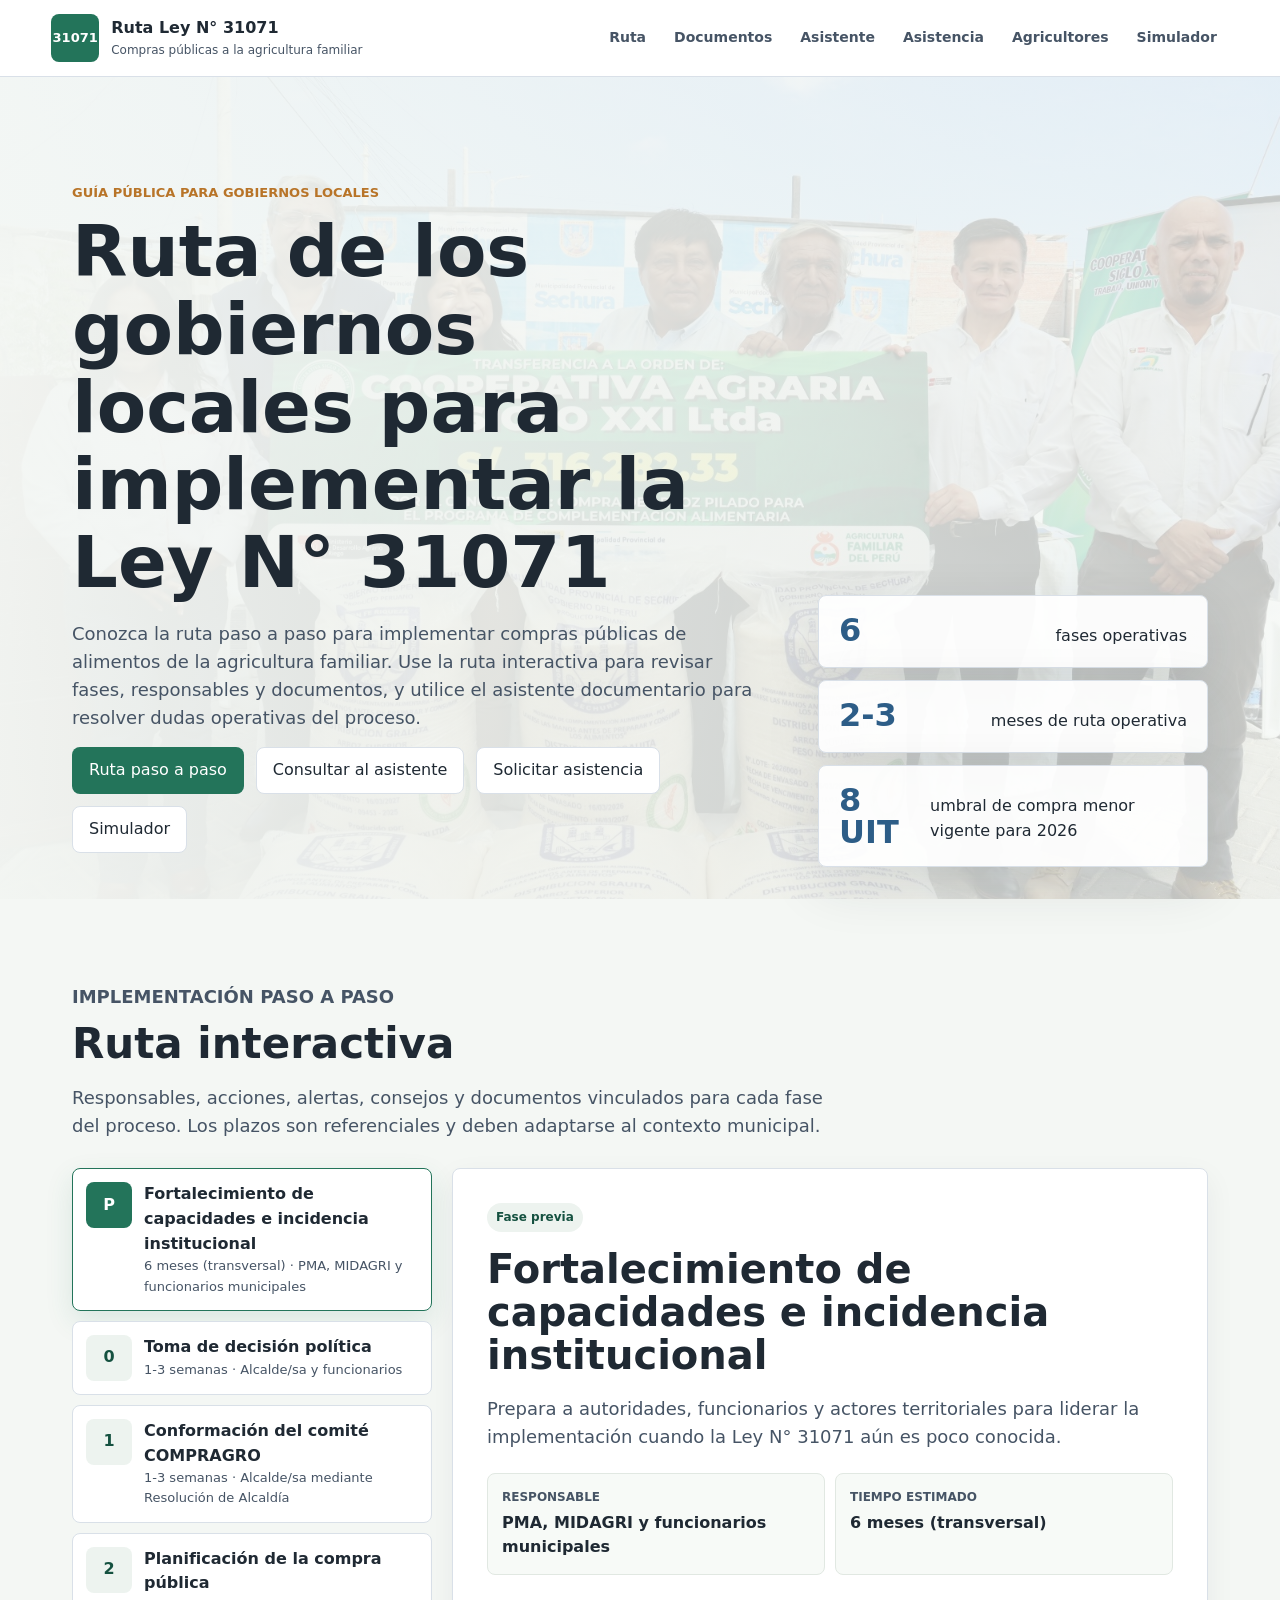
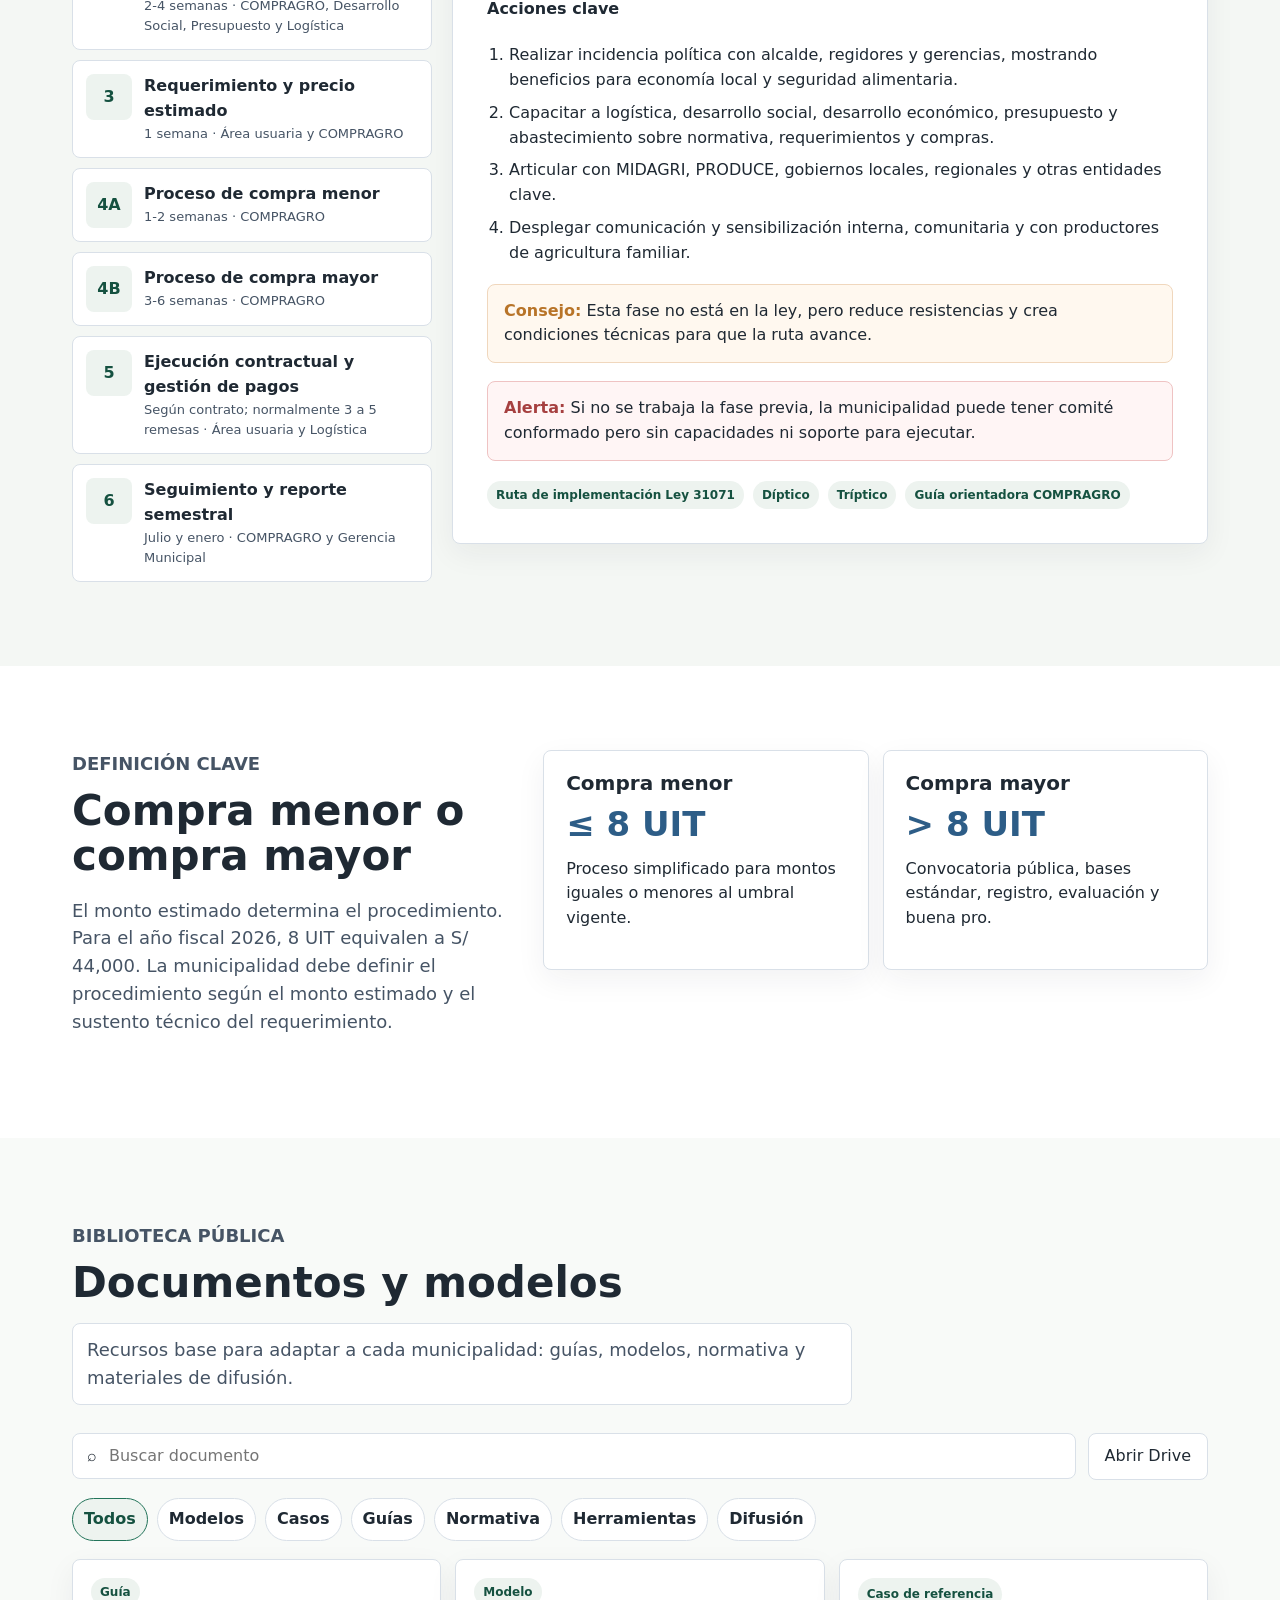
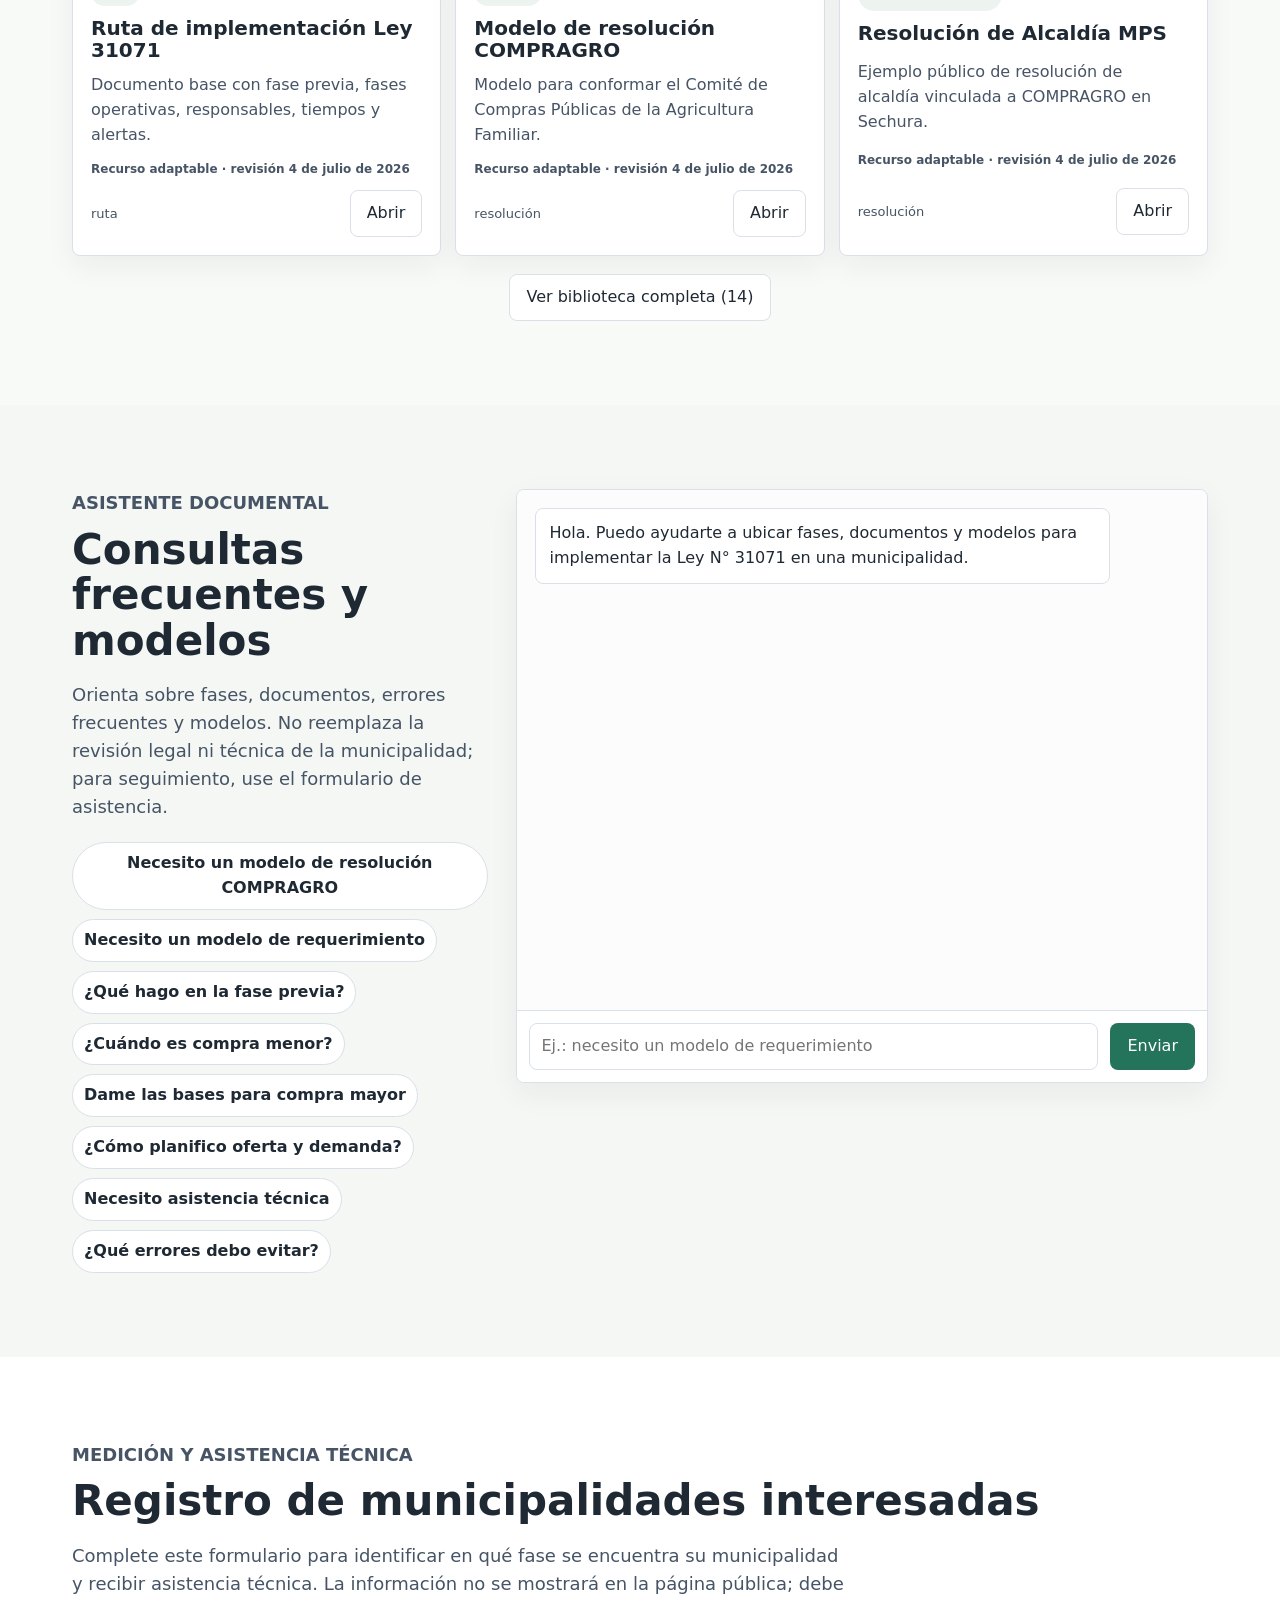
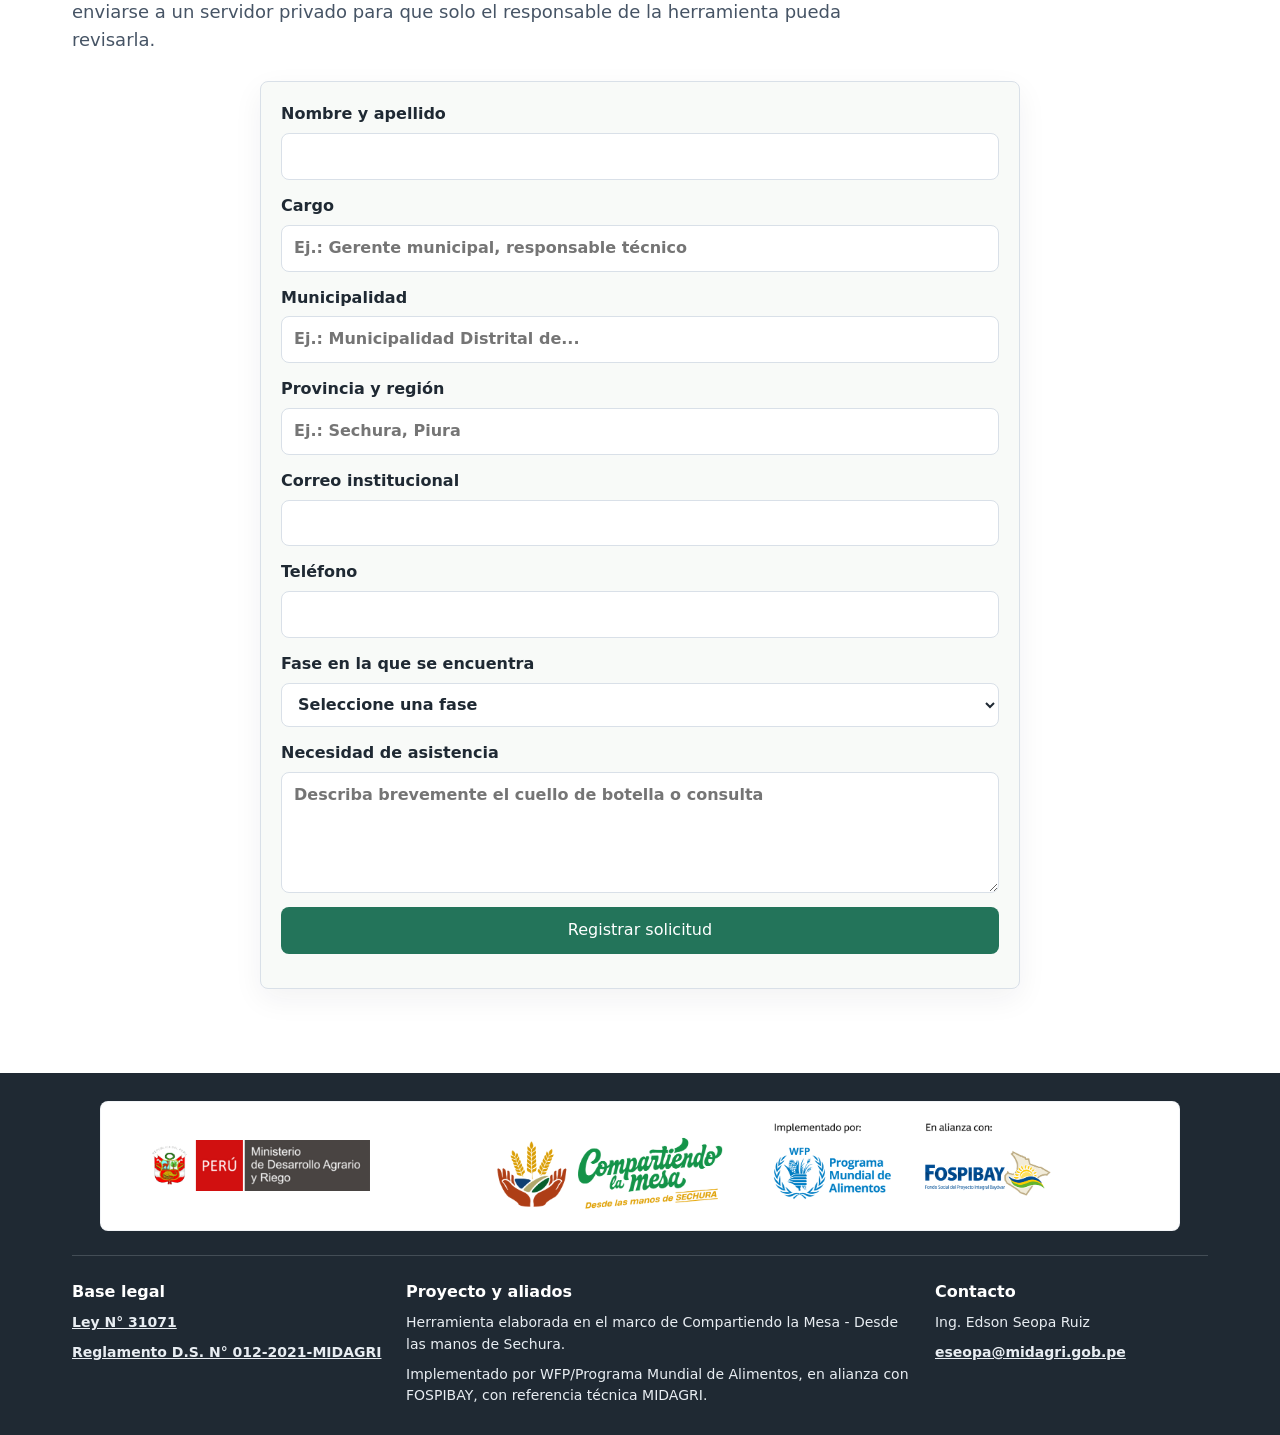
==== index.html @ a4d0204f "segundo intento de subit al git hub" ====
<!doctype html>
<html lang="es">
  <head>
    <meta charset="utf-8" />
    <meta name="viewport" content="width=device-width, initial-scale=1" />
    <title>Ruta de implementación de la Ley N° 31071</title>
    <meta
      name="description"
      content="Guía interactiva para que gobiernos locales implementen compras públicas de alimentos de la agricultura familiar bajo la Ley N° 31071."
    />
    <link rel="stylesheet" href="Agicultores/styles.css" />
  </head>
  <body>
    <header class="topbar">
      <a class="brand" href="#inicio" aria-label="Ir al inicio">
        <span class="brand-mark" aria-hidden="true">31071</span>
        <span>
          <strong>Ruta Ley N° 31071</strong>
          <small>Compras públicas a la agricultura familiar</small>
        </span>
      </a>
      <nav class="nav" aria-label="Secciones principales">
        <a href="#ruta">Ruta</a>
        <a href="#documentos">Documentos</a>
        <a href="#asistente">Asistente</a>
        <a href="#asistencia">Asistencia</a>
        <a href="Agicultores/agricultores.html">Agricultores</a>
        <a href="Juego31071/juego.html">Simulador</a>
      </nav>
    </header>

    <main id="inicio">
      <section class="hero" aria-labelledby="hero-title">
        <div class="hero-copy">
          <p class="eyebrow">Guía pública para gobiernos locales</p>
          <h1 id="hero-title">Ruta de los gobiernos locales para implementar la Ley N° 31071</h1>
          <p class="value-prop">
            Conozca la ruta paso a paso para implementar compras públicas de alimentos de la agricultura
            familiar. Use la ruta interactiva para revisar fases, responsables y documentos, y utilice
            el asistente documentario para resolver dudas operativas del proceso.
          </p>
          <div class="hero-actions" aria-label="Acciones principales">
            <a class="button primary" href="#ruta">Ruta paso a paso</a>
            <a class="button secondary" href="#asistente">Consultar al asistente</a>
            <a class="button secondary" href="#asistencia">Solicitar asistencia</a>
            <a class="button secondary" href="Juego31071/juego.html">Simulador</a>
          </div>
        </div>
        <aside class="hero-panel" aria-label="Resumen de implementación">
          <div>
            <span class="metric">6</span>
            <span>fases operativas</span>
          </div>
          <div>
            <span class="metric">2-3</span>
            <span>meses de ruta operativa</span>
          </div>
          <div>
            <span class="metric">8 UIT</span>
            <span>umbral de compra menor vigente para 2026</span>
          </div>
        </aside>
      </section>

      <section class="section route-section" id="ruta" aria-labelledby="route-title">
        <div class="section-heading">
          <p class="eyebrow">Implementación paso a paso</p>
          <h2 id="route-title">Ruta interactiva</h2>
          <p>
            Responsables, acciones, alertas, consejos y documentos vinculados para cada fase del proceso.
            Los plazos son referenciales y deben adaptarse al contexto municipal.
          </p>
        </div>

        <div class="route-layout">
          <div class="phase-list" id="phaseList" aria-label="Fases de implementación"></div>
          <article class="detail-panel" id="phaseDetail" aria-live="polite"></article>
        </div>
      </section>

      <section class="section split-section" aria-labelledby="decision-title">
        <div>
          <p class="eyebrow">Definición clave</p>
          <h2 id="decision-title">Compra menor o compra mayor</h2>
          <p>
            El monto estimado determina el procedimiento. Para el año fiscal 2026, 8 UIT equivalen a
            S/ 44,000. La municipalidad debe definir el procedimiento según el monto estimado y el
            sustento técnico del requerimiento.
          </p>
        </div>
        <div class="comparison" role="list" aria-label="Comparación por tipo de compra">
          <article role="listitem">
            <h3>Compra menor</h3>
            <p class="amount">≤ 8 UIT</p>
            <p>Proceso simplificado para montos iguales o menores al umbral vigente.</p>
          </article>
          <article role="listitem">
            <h3>Compra mayor</h3>
            <p class="amount">&gt; 8 UIT</p>
            <p>Convocatoria pública, bases estándar, registro, evaluación y buena pro.</p>
          </article>
        </div>
      </section>

      <section class="section documents-section" id="documentos" aria-labelledby="documents-title">
        <div class="section-heading">
          <p class="eyebrow">Biblioteca pública</p>
          <h2 id="documents-title">Documentos y modelos</h2>
          <p class="version-note">
            Recursos base para adaptar a cada municipalidad: guías, modelos, normativa y materiales de difusión.
          </p>
        </div>
        <div class="resource-toolbar">
          <label class="searchbox" for="resourceSearch">
            <span aria-hidden="true">⌕</span>
            <input id="resourceSearch" type="search" placeholder="Buscar documento" autocomplete="off" />
          </label>
          <a class="button secondary" href="https://drive.google.com/drive/folders/1PrEvG3Scs8wERIrzp1V8SSp5vGJaC6km?usp=sharing" target="_blank" rel="noreferrer">Abrir Drive</a>
        </div>
        <div class="resource-filters" id="resourceFilters" aria-label="Filtros de documentos"></div>
        <div class="resource-grid" id="resourceGrid"></div>
        <div class="resource-actions">
          <button class="button secondary" id="toggleResourceLimit" type="button">Ver biblioteca completa</button>
        </div>
      </section>

      <section class="section assistant-section" id="asistente" aria-labelledby="assistant-title">
        <div class="assistant-copy">
          <p class="eyebrow">Asistente documental</p>
          <h2 id="assistant-title">Consultas frecuentes y modelos</h2>
          <p>
            Orienta sobre fases, documentos, errores frecuentes y modelos. No reemplaza la revisión legal
            ni técnica de la municipalidad; para seguimiento, use el formulario de asistencia.
          </p>
          <div class="quick-prompts" id="quickPrompts" aria-label="Consultas rápidas"></div>
        </div>

        <section class="chat-shell" aria-label="Chat documental">
          <div class="chat-messages" id="chatMessages" aria-live="polite"></div>
          <form class="chat-form" id="chatForm">
            <label class="visually-hidden" for="chatInput">Escribe tu pregunta</label>
            <input
              id="chatInput"
              type="text"
              autocomplete="off"
              placeholder="Ej.: necesito un modelo de requerimiento"
            />
            <button class="button primary" type="submit">Enviar</button>
          </form>
        </section>
      </section>

      <section class="section assistance-section" id="asistencia" aria-labelledby="assistance-title">
        <div class="section-heading">
          <p class="eyebrow">Medición y asistencia técnica</p>
          <h2 id="assistance-title">Registro de municipalidades interesadas</h2>
          <p>
            Complete este formulario para identificar en qué fase se encuentra su municipalidad y recibir
            asistencia técnica. La información no se mostrará en la página pública; debe enviarse a un
            servidor privado para que solo el responsable de la herramienta pueda revisarla.
          </p>
        </div>

        <div class="assistance-layout">
          <form class="assistance-form" id="assistanceForm">
            <label>
              Nombre y apellido
              <input name="nombre" required autocomplete="name" />
            </label>
            <label>
              Cargo
              <input name="cargo" required placeholder="Ej.: Gerente municipal, responsable técnico" />
            </label>
            <label>
              Municipalidad
              <input name="municipalidad" required placeholder="Ej.: Municipalidad Distrital de..." />
            </label>
            <label>
              Provincia y región
              <input name="territorio" required placeholder="Ej.: Sechura, Piura" />
            </label>
            <label>
              Correo institucional
              <input name="correo" type="email" required autocomplete="email" />
            </label>
            <label>
              Teléfono
              <input name="telefono" type="tel" autocomplete="tel" />
            </label>
            <label>
              Fase en la que se encuentra
              <select name="fase" required>
                <option value="">Seleccione una fase</option>
                <option>Fase previa - fortalecimiento</option>
                <option>Fase 0 - decisión política</option>
                <option>Fase 1 - COMPRAGRO</option>
                <option>Fase 2 - planificación</option>
                <option>Fase 3 - requerimiento y precio</option>
                <option>Fase 4A - compra menor</option>
                <option>Fase 4B - compra mayor</option>
                <option>Fase 5 - ejecución y pago</option>
                <option>Fase 6 - reporte semestral</option>
              </select>
            </label>
            <label>
              Necesidad de asistencia
              <textarea name="necesidad" rows="4" placeholder="Describa brevemente el cuello de botella o consulta"></textarea>
            </label>
            <button class="button primary" type="submit">Registrar solicitud</button>
            <p class="form-note" id="formStatus" aria-live="polite"></p>
          </form>
        </div>
      </section>
    </main>

    <footer class="footer">
      <div class="footer-logos" aria-label="Instituciones y aliados">
        <img class="footer-logo-midagri" src="assets/midagri-logo-cropped.png" alt="Ministerio de Desarrollo Agrario y Riego" />
        <img class="footer-logo-project" src="assets/trinomio-sechura-mesa-cropped.png" alt="Compartiendo la Mesa, WFP y FOSPIBAY" />
      </div>
      <div class="footer-grid">
        <div>
          <strong>Base legal</strong>
          <a href="https://busquedas.elperuano.pe/normaslegales/ley-de-compras-estatales-de-alimentos-de-origen-en-la-agricul-ley-n-31071-1888895-1/" target="_blank" rel="noreferrer">Ley N° 31071</a>
          <a href="https://drive.google.com/file/d/1rUw5Oj0KTNcyOAY5EFus3M8TxTuuoGmI/view?usp=sharing" target="_blank" rel="noreferrer">Reglamento D.S. N° 012-2021-MIDAGRI</a>
        </div>
        <div>
          <strong>Proyecto y aliados</strong>
          <span>Herramienta elaborada en el marco de Compartiendo la Mesa - Desde las manos de Sechura.</span>
          <span>Implementado por WFP/Programa Mundial de Alimentos, en alianza con FOSPIBAY, con referencia técnica MIDAGRI.</span>
        </div>
        <div>
          <strong>Contacto</strong>
          <span>Ing. Edson Seopa Ruiz</span>
          <a href="mailto:eseopa@midagri.gob.pe">eseopa@midagri.gob.pe</a>
        </div>
      </div>
    </footer>

    <script src="app.js"></script>
  </body>
</html>
---- Agicultores/styles.css ----
:root {
  color-scheme: light;
  --ink: #1f2933;
  --muted: #465465;
  --line: #d9e0e8;
  --paper: #ffffff;
  --wash: #f4f7f4;
  --green: #23745a;
  --green-dark: #155140;
  --gold: #b87428;
  --blue: #2d5d87;
  --red: #a64040;
  --shadow: 0 18px 55px rgba(31, 41, 51, 0.12);
  font-family:
    Inter, ui-sans-serif, system-ui, -apple-system, BlinkMacSystemFont, "Segoe UI", sans-serif;
}

* {
  box-sizing: border-box;
}

html {
  scroll-behavior: smooth;
}

body {
  margin: 0;
  background: var(--wash);
  color: var(--ink);
  line-height: 1.55;
}

a {
  color: inherit;
}

.topbar {
  position: sticky;
  top: 0;
  z-index: 20;
  display: flex;
  align-items: center;
  justify-content: space-between;
  gap: 24px;
  padding: 14px clamp(18px, 4vw, 56px);
  background: rgba(255, 255, 255, 0.94);
  border-bottom: 1px solid var(--line);
  backdrop-filter: blur(14px);
}

.brand {
  display: inline-flex;
  align-items: center;
  gap: 12px;
  text-decoration: none;
}

.brand-mark {
  display: grid;
  width: 48px;
  height: 48px;
  place-items: center;
  background: var(--green);
  color: #fff;
  border-radius: 8px;
  font-weight: 800;
  font-size: 13px;
}

.brand strong,
.brand small {
  display: block;
}

.brand small {
  color: var(--muted);
  font-size: 12px;
}

.nav {
  display: flex;
  align-items: center;
  gap: 4px;
}

.nav a {
  padding: 9px 12px;
  color: var(--muted);
  text-decoration: none;
  border-radius: 8px;
  font-weight: 700;
  font-size: 14px;
}

.nav a:hover,
.nav a:focus-visible {
  background: #edf3ef;
  color: var(--green-dark);
  outline: none;
}

.hero {
  display: grid;
  grid-template-columns: minmax(0, 1fr) minmax(280px, 390px);
  gap: clamp(24px, 5vw, 64px);
  min-height: calc(100vh - 78px);
  padding: clamp(48px, 8vw, 92px) clamp(18px, 6vw, 72px) 32px;
  align-items: center;
  background:
    linear-gradient(90deg, rgba(244, 247, 244, 0.98), rgba(244, 247, 244, 0.78)),
    url("../assets/hero-compragro-sechura.jpeg");
  background-position: center top;
  background-size: cover;
}

.farmer-hero {
  display: grid;
  grid-template-columns: minmax(0, 1fr) minmax(270px, 360px);
  gap: clamp(24px, 5vw, 64px);
  min-height: calc(100vh - 78px);
  padding: clamp(48px, 8vw, 92px) clamp(18px, 6vw, 72px) 36px;
  align-items: center;
  background:
    linear-gradient(90deg, rgba(244, 247, 244, 0.98), rgba(244, 247, 244, 0.72)),
    url("../assets/hero-compragro-sechura.jpeg");
  background-position: center top;
  background-size: cover;
}

.hero-copy {
  max-width: 780px;
}

.farmer-hero-copy {
  max-width: 760px;
}

.institutional-logos {
  display: grid;
  grid-template-columns: 180px minmax(280px, 520px);
  gap: 12px;
  align-items: center;
  max-width: 740px;
  margin-bottom: 22px;
}

.institutional-logos img {
  display: block;
  width: 100%;
  max-height: 112px;
  object-fit: contain;
  padding: 10px 12px;
  background: rgba(255, 255, 255, 0.9);
  border: 1px solid rgba(217, 224, 232, 0.9);
  border-radius: 8px;
}

.eyebrow {
  margin: 0 0 10px;
  color: var(--gold);
  font-weight: 800;
  letter-spacing: 0;
  text-transform: uppercase;
  font-size: 13px;
}

h1,
h2,
h3 {
  margin: 0;
  line-height: 1.08;
  letter-spacing: 0;
}

h1 {
  max-width: 780px;
  font-size: 72px;
}

h2 {
  font-size: 42px;
}

h3 {
  font-size: 20px;
}

.hero-copy p:not(.eyebrow),
.farmer-hero-copy p:not(.eyebrow),
.section-heading p,
.assistant-copy p,
.split-section > div > p {
  max-width: 780px;
  color: var(--muted);
  font-size: 18px;
}

.value-prop {
  margin-bottom: 16px;
}

.version-note,
.form-note {
  color: var(--ink);
}

.version-note {
  padding: 12px 14px;
  background: #fff;
  border: 1px solid var(--line);
  border-radius: 8px;
  font-size: 15px;
}

.hero-actions,
.resource-toolbar,
.chat-form {
  display: flex;
  flex-wrap: wrap;
  gap: 12px;
}

.button {
  display: inline-flex;
  min-height: 44px;
  align-items: center;
  justify-content: center;
  gap: 8px;
  padding: 10px 16px;
  border: 1px solid transparent;
  border-radius: 8px;
  font-weight: 800;
  text-decoration: none;
  cursor: pointer;
  font: inherit;
}

.button.primary {
  background: var(--green);
  color: #fff;
}

.button.primary:hover,
.button.primary:focus-visible {
  background: var(--green-dark);
  outline: none;
}

.button.secondary {
  background: #fff;
  border-color: var(--line);
  color: var(--ink);
}

.button.secondary:hover,
.button.secondary:focus-visible {
  border-color: var(--green);
  color: var(--green-dark);
  outline: none;
}

.hero-panel {
  display: grid;
  gap: 12px;
  align-self: end;
}

.farmer-status {
  display: grid;
  justify-items: center;
  gap: 16px;
  padding: 24px;
  background: rgba(255, 255, 255, 0.92);
  border: 1px solid var(--line);
  border-radius: 8px;
  box-shadow: var(--shadow);
  text-align: center;
}

.farmer-status h2 {
  font-size: 24px;
}

.farmer-status p {
  margin: 0;
  color: var(--muted);
}

.progress-ring {
  display: grid;
  width: 132px;
  height: 132px;
  place-items: center;
  border-radius: 50%;
  background:
    radial-gradient(circle at center, #fff 57%, transparent 58%),
    conic-gradient(var(--green) 0deg, var(--green) 0deg, #dce8df 0deg);
  border: 1px solid #dce8df;
}

.progress-ring span {
  color: var(--blue);
  font-weight: 900;
  font-size: 30px;
}

.hero-panel div {
  display: flex;
  align-items: baseline;
  justify-content: space-between;
  gap: 24px;
  padding: 18px 20px;
  background: rgba(255, 255, 255, 0.92);
  border: 1px solid var(--line);
  border-radius: 8px;
  box-shadow: var(--shadow);
}

.metric {
  color: var(--blue);
  font-weight: 900;
  font-size: 32px;
  line-height: 1;
}

.section {
  padding: clamp(48px, 7vw, 84px) clamp(18px, 6vw, 72px);
}

.support-strip {
  display: grid;
  grid-template-columns: minmax(0, 1fr) minmax(280px, 440px);
  gap: 20px;
  align-items: center;
  background: #fff;
  border-block: 1px solid var(--line);
}

.support-strip h2 {
  margin-bottom: 10px;
}

.support-strip p {
  max-width: 760px;
  margin: 0;
  color: var(--muted);
  font-size: 18px;
}

.contact-card {
  display: grid;
  gap: 6px;
  padding: 18px;
  background: #f8faf8;
  border: 1px solid var(--line);
  border-radius: 8px;
  color: var(--ink);
  font-style: normal;
}

.contact-card span {
  color: var(--muted);
}

.contact-card a {
  color: var(--blue);
  font-weight: 900;
}

.section-heading {
  margin-bottom: 28px;
}

.route-layout {
  display: grid;
  grid-template-columns: minmax(240px, 360px) minmax(0, 1fr);
  gap: 20px;
  align-items: start;
}

.phase-list {
  display: grid;
  gap: 10px;
}

.phase-button {
  display: grid;
  grid-template-columns: 46px minmax(0, 1fr);
  gap: 12px;
  width: 100%;
  padding: 13px;
  text-align: left;
  background: #fff;
  border: 1px solid var(--line);
  border-radius: 8px;
  cursor: pointer;
  color: var(--ink);
  font: inherit;
}

.phase-button:hover,
.phase-button:focus-visible,
.phase-button.is-active {
  border-color: var(--green);
  box-shadow: 0 10px 28px rgba(35, 116, 90, 0.12);
  outline: none;
}

.phase-number {
  display: grid;
  width: 46px;
  height: 46px;
  place-items: center;
  border-radius: 8px;
  background: #edf3ef;
  color: var(--green-dark);
  font-weight: 900;
}

.phase-button.is-active .phase-number {
  background: var(--green);
  color: #fff;
}

.phase-title {
  display: block;
  font-weight: 900;
}

.phase-meta {
  display: block;
  color: var(--muted);
  font-size: 13px;
}

.detail-panel,
.chat-shell,
.comparison article,
.resource-card {
  background: #fff;
  border: 1px solid var(--line);
  border-radius: 8px;
  box-shadow: 0 10px 30px rgba(31, 41, 51, 0.06);
}

.detail-panel {
  min-height: 560px;
  padding: clamp(20px, 4vw, 34px);
}

.detail-kicker,
.pill {
  display: inline-flex;
  align-items: center;
  gap: 7px;
  width: fit-content;
  padding: 5px 9px;
  border-radius: 999px;
  background: #edf3ef;
  color: var(--green-dark);
  font-size: 12px;
  font-weight: 900;
}

.detail-panel h3 {
  margin: 16px 0 8px;
  font-size: 40px;
}

.detail-summary {
  color: var(--muted);
  font-size: 18px;
}

.detail-meta {
  display: grid;
  grid-template-columns: repeat(2, minmax(0, 1fr));
  gap: 10px;
  margin: 22px 0;
}

.meta-item {
  padding: 14px;
  background: #f7faf7;
  border: 1px solid #e1e8e2;
  border-radius: 8px;
}

.meta-item span {
  display: block;
  color: var(--muted);
  font-size: 12px;
  font-weight: 800;
  text-transform: uppercase;
}

.meta-item strong {
  display: block;
  margin-top: 4px;
}

.detail-panel ul,
.detail-panel ol {
  padding-left: 22px;
}

.detail-panel li + li {
  margin-top: 8px;
}

.notice {
  margin-top: 18px;
  padding: 14px 16px;
  border-radius: 8px;
  border: 1px solid #f0d7bd;
  background: #fff8ef;
}

.notice strong {
  color: var(--gold);
}

.warning {
  border-color: #efc3c3;
  background: #fff5f5;
}

.warning strong {
  color: var(--red);
}

.phase-docs {
  display: flex;
  flex-wrap: wrap;
  gap: 9px;
  margin-top: 20px;
}

.phase-docs a {
  text-decoration: none;
}

.split-section {
  display: grid;
  grid-template-columns: minmax(0, 0.8fr) minmax(0, 1.2fr);
  gap: 28px;
  align-items: start;
  background: #fff;
}

.comparison {
  display: grid;
  grid-template-columns: repeat(2, minmax(0, 1fr));
  gap: 14px;
}

.comparison article {
  padding: 22px;
}

.amount {
  margin: 12px 0;
  color: var(--blue);
  font-size: 34px;
  line-height: 1;
  font-weight: 900;
}

.documents-section {
  background: #f8faf8;
}

.farmer-dashboard {
  background: #f8faf8;
}

.farmer-grid {
  display: grid;
  grid-template-columns: minmax(240px, 0.78fr) minmax(320px, 1.1fr) minmax(260px, 0.85fr);
  gap: 16px;
  align-items: start;
}

.tool-panel,
.proposal-builder,
.route-card {
  background: #fff;
  border: 1px solid var(--line);
  border-radius: 8px;
  box-shadow: 0 10px 30px rgba(31, 41, 51, 0.06);
}

.tool-panel {
  padding: 20px;
}

.tool-panel h3 + .segmented,
.tool-panel h3 + .checklist {
  margin-top: 12px;
}

.tool-panel h3:not(:first-child) {
  margin-top: 22px;
}

.segmented {
  display: grid;
  gap: 8px;
}

.segment {
  min-height: 42px;
  padding: 9px 11px;
  background: #f8faf8;
  border: 1px solid var(--line);
  border-radius: 8px;
  color: var(--ink);
  cursor: pointer;
  font: inherit;
  font-weight: 800;
  text-align: left;
}

.segment:hover,
.segment:focus-visible,
.segment.is-active {
  border-color: var(--green);
  color: var(--green-dark);
  outline: none;
}

.segment.is-active {
  background: #edf3ef;
}

.result-heading {
  display: grid;
  gap: 12px;
  margin-bottom: 14px;
}

.requirement-list {
  display: grid;
  gap: 10px;
  margin: 0;
  padding-left: 20px;
}

.requirement-list li::marker {
  color: var(--green);
  font-weight: 900;
}

.checklist {
  display: grid;
  gap: 10px;
}

.check-item {
  display: grid;
  grid-template-columns: 22px minmax(0, 1fr);
  gap: 10px;
  padding: 11px;
  background: #f8faf8;
  border: 1px solid var(--line);
  border-radius: 8px;
  cursor: pointer;
}

.check-item input {
  width: 18px;
  height: 18px;
  accent-color: var(--green);
}

.next-step {
  margin-top: 14px;
  padding: 14px;
  background: #fff8ef;
  border: 1px solid #f0d7bd;
  border-radius: 8px;
}

.producer-route {
  display: grid;
  grid-template-columns: repeat(3, minmax(0, 1fr));
  gap: 14px;
}

.route-card {
  padding: 20px;
}

.route-card p {
  margin-bottom: 0;
  color: var(--muted);
}

.proposal-builder {
  display: grid;
  gap: 12px;
  padding: 20px;
}

.proposal-builder label {
  display: grid;
  gap: 6px;
  color: var(--muted);
  font-weight: 800;
}

.proposal-builder input {
  min-height: 44px;
  width: 100%;
  padding: 0 12px;
  border: 1px solid var(--line);
  border-radius: 8px;
  color: var(--ink);
  font: inherit;
}

.proposal-builder input:focus {
  border-color: var(--green);
  outline: none;
}

.proposal-output {
  display: block;
  min-height: 120px;
  padding: 14px;
  white-space: pre-wrap;
  background: #f8faf8;
  border: 1px solid var(--line);
  border-radius: 8px;
  color: var(--ink);
}

.resource-toolbar {
  align-items: center;
  justify-content: space-between;
  margin-bottom: 18px;
}

.searchbox {
  display: flex;
  min-height: 46px;
  flex: 1 1 300px;
  align-items: center;
  gap: 10px;
  padding: 0 14px;
  background: #fff;
  border: 1px solid var(--line);
  border-radius: 8px;
}

.searchbox:focus-within {
  border-color: var(--green);
}

.searchbox input,
.chat-form input {
  width: 100%;
  border: 0;
  outline: 0;
  background: transparent;
  color: var(--ink);
  font: inherit;
}

.resource-grid {
  display: grid;
  grid-template-columns: repeat(3, minmax(0, 1fr));
  gap: 14px;
}

.resource-card {
  display: grid;
  gap: 12px;
  padding: 18px;
}

.resource-card p {
  margin: 0;
  color: var(--muted);
}

.doc-version {
  display: block;
  color: var(--muted);
  font-size: 12px;
  font-weight: 800;
}

.resource-card footer {
  display: flex;
  flex-wrap: wrap;
  gap: 8px;
  align-items: center;
  justify-content: space-between;
}

.resource-actions {
  display: flex;
  justify-content: center;
  margin-top: 18px;
}

.assistant-section {
  display: grid;
  grid-template-columns: minmax(260px, 0.75fr) minmax(0, 1.25fr);
  gap: 28px;
  align-items: start;
}

.quick-prompts,
.resource-filters {
  display: flex;
  flex-wrap: wrap;
  gap: 9px;
  margin-top: 22px;
}

.resource-filters {
  margin: 0 0 18px;
}

.prompt-chip,
.filter-chip {
  min-height: 38px;
  padding: 8px 11px;
  background: #fff;
  border: 1px solid var(--line);
  border-radius: 999px;
  color: var(--ink);
  cursor: pointer;
  font: inherit;
  font-weight: 750;
}

.prompt-chip:hover,
.prompt-chip:focus-visible,
.filter-chip:hover,
.filter-chip:focus-visible,
.filter-chip.is-active {
  border-color: var(--green);
  color: var(--green-dark);
  outline: none;
}

.filter-chip.is-active {
  background: #edf3ef;
}

.empty-state {
  grid-column: 1 / -1;
  margin: 0;
  padding: 18px;
  color: var(--muted);
  background: #fff;
  border: 1px solid var(--line);
  border-radius: 8px;
}

.chat-shell {
  overflow: hidden;
}

.chat-messages {
  display: grid;
  align-content: start;
  gap: 12px;
  height: 520px;
  overflow: auto;
  padding: 18px;
  background: #fbfcfb;
}

.message {
  max-width: min(88%, 720px);
  padding: 12px 14px;
  border-radius: 8px;
  white-space: pre-wrap;
}

.message.bot {
  justify-self: start;
  background: #fff;
  border: 1px solid var(--line);
}

.message.user {
  justify-self: end;
  background: var(--green);
  color: #fff;
}

.message a {
  color: var(--blue);
  font-weight: 800;
}

.message.user a {
  color: #fff;
}

.chat-form {
  padding: 12px;
  border-top: 1px solid var(--line);
  background: #fff;
}

.chat-form input {
  flex: 1 1 220px;
  min-height: 44px;
  padding: 0 12px;
  border: 1px solid var(--line);
  border-radius: 8px;
}

.chat-form input:focus {
  border-color: var(--green);
}

.assistance-section {
  background: #fff;
}

.assistance-layout {
  display: grid;
  grid-template-columns: minmax(280px, 760px);
  gap: 22px;
  align-items: start;
  justify-content: center;
}

.assistance-form,
.tracking-panel {
  display: grid;
  gap: 14px;
  padding: 20px;
  background: #f8faf8;
  border: 1px solid var(--line);
  border-radius: 8px;
  box-shadow: 0 10px 30px rgba(31, 41, 51, 0.06);
}

.assistance-form label {
  display: grid;
  gap: 6px;
  color: var(--ink);
  font-weight: 800;
}

.assistance-form input,
.assistance-form select,
.assistance-form textarea {
  min-height: 44px;
  width: 100%;
  padding: 10px 12px;
  background: #fff;
  border: 1px solid var(--line);
  border-radius: 8px;
  color: var(--ink);
  font: inherit;
}

.assistance-form textarea {
  resize: vertical;
}

.assistance-form input:focus,
.assistance-form select:focus,
.assistance-form textarea:focus {
  border-color: var(--green);
  outline: none;
}

.form-note {
  margin: 0;
  font-size: 14px;
}

.form-note a {
  color: var(--blue);
  font-weight: 900;
}

.tracking-panel h3 {
  margin-bottom: 0;
}

.tracking-panel p {
  margin: 0;
  color: var(--muted);
}

.tracking-actions {
  display: flex;
  flex-wrap: wrap;
  gap: 10px;
}

.table-wrap {
  overflow-x: auto;
  border: 1px solid var(--line);
  border-radius: 8px;
  background: #fff;
}

table {
  width: 100%;
  border-collapse: collapse;
  min-width: 560px;
}

th,
td {
  padding: 11px 12px;
  border-bottom: 1px solid var(--line);
  text-align: left;
  vertical-align: top;
}

th {
  color: var(--green-dark);
  font-size: 13px;
  text-transform: uppercase;
}

td {
  color: var(--ink);
  font-size: 14px;
}

tr:last-child td {
  border-bottom: 0;
}

.footer {
  padding: 28px clamp(18px, 6vw, 72px);
  background: var(--ink);
  color: #e8edf2;
}

.footer-logos {
  display: flex;
  flex-wrap: wrap;
  gap: clamp(18px, 4vw, 38px);
  align-items: center;
  justify-content: center;
  max-width: 1080px;
  min-height: 126px;
  margin: 0 auto 24px;
  padding: 18px clamp(18px, 4vw, 36px);
  background: #fff;
  border: 1px solid rgba(217, 224, 232, 0.35);
  border-radius: 8px;
}

.footer-logo-midagri {
  flex: 0 1 230px;
  max-width: 230px;
}

.footer-logo-project {
  flex: 1 1 560px;
  max-width: 720px;
}

.footer-logos img {
  display: block;
  width: 100%;
  height: auto;
  max-height: 92px;
  object-fit: contain;
}

.footer-logos + .footer-grid {
  padding-top: 24px;
  border-top: 1px solid rgba(232, 237, 242, 0.18);
}

.footer-grid {
  display: grid;
  grid-template-columns: minmax(220px, 0.8fr) minmax(260px, 1.3fr) minmax(220px, 0.7fr);
  gap: 22px;
}

.footer-grid > div {
  display: grid;
  gap: 8px;
  align-content: start;
}

.footer strong {
  color: #fff;
}

.footer a,
.footer span {
  color: #e8edf2;
  font-size: 14px;
}

.footer a {
  width: fit-content;
  font-weight: 800;
}

.visually-hidden {
  position: absolute;
  width: 1px;
  height: 1px;
  overflow: hidden;
  clip: rect(0, 0, 0, 0);
  white-space: nowrap;
}

@media (max-width: 980px) {
  .hero,
  .farmer-hero,
  .route-layout,
  .split-section,
  .assistant-section,
  .support-strip,
  .assistance-layout,
  .footer-grid,
  .farmer-grid {
    grid-template-columns: 1fr;
  }

  .hero,
  .farmer-hero {
    min-height: auto;
  }

  .resource-grid,
  .producer-route {
    grid-template-columns: repeat(2, minmax(0, 1fr));
  }

  h1 {
    font-size: 52px;
  }

  h2 {
    font-size: 36px;
  }

  .detail-panel h3 {
    font-size: 34px;
  }
}

@media (max-width: 680px) {
  .topbar {
    position: static;
    align-items: flex-start;
    flex-direction: column;
  }

  .nav {
    width: 100%;
    flex-wrap: wrap;
    justify-content: flex-start;
    gap: 6px;
  }

  .nav a {
    padding: 8px 10px;
  }

  .hero,
  .farmer-hero {
    padding-top: 36px;
  }

  .institutional-logos {
    grid-template-columns: 1fr;
  }

  .institutional-logos img {
    max-height: 96px;
  }

  .footer-logos {
    min-height: 0;
    padding: 16px;
  }

  .footer-logo-midagri,
  .footer-logo-project {
    flex-basis: 100%;
    max-width: 100%;
  }

  h1 {
    font-size: 38px;
  }

  h2 {
    font-size: 30px;
  }

  .detail-panel h3 {
    font-size: 28px;
  }

  .detail-meta,
  .comparison,
  .resource-grid,
  .producer-route {
    grid-template-columns: 1fr;
  }

  .phase-button {
    grid-template-columns: 40px minmax(0, 1fr);
  }

  .phase-number {
    width: 40px;
    height: 40px;
  }

  .message {
    max-width: 100%;
  }
}
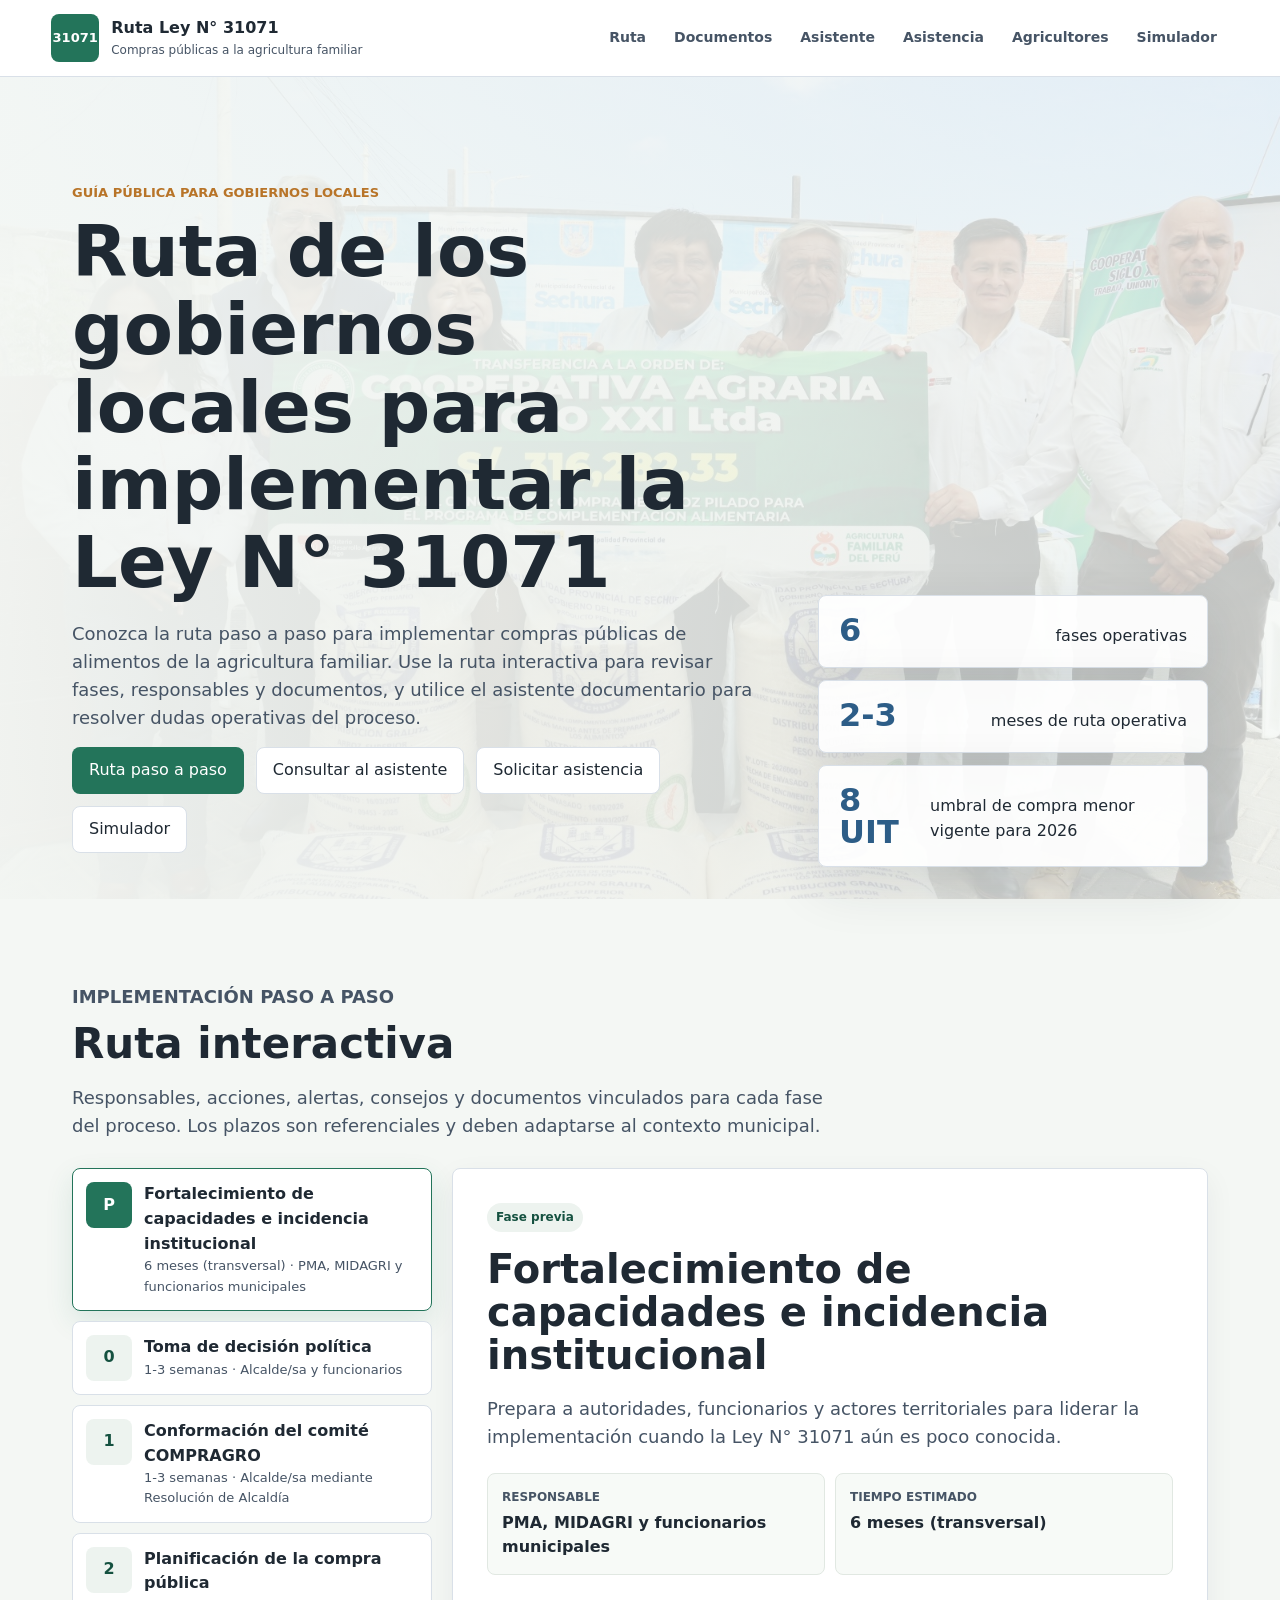
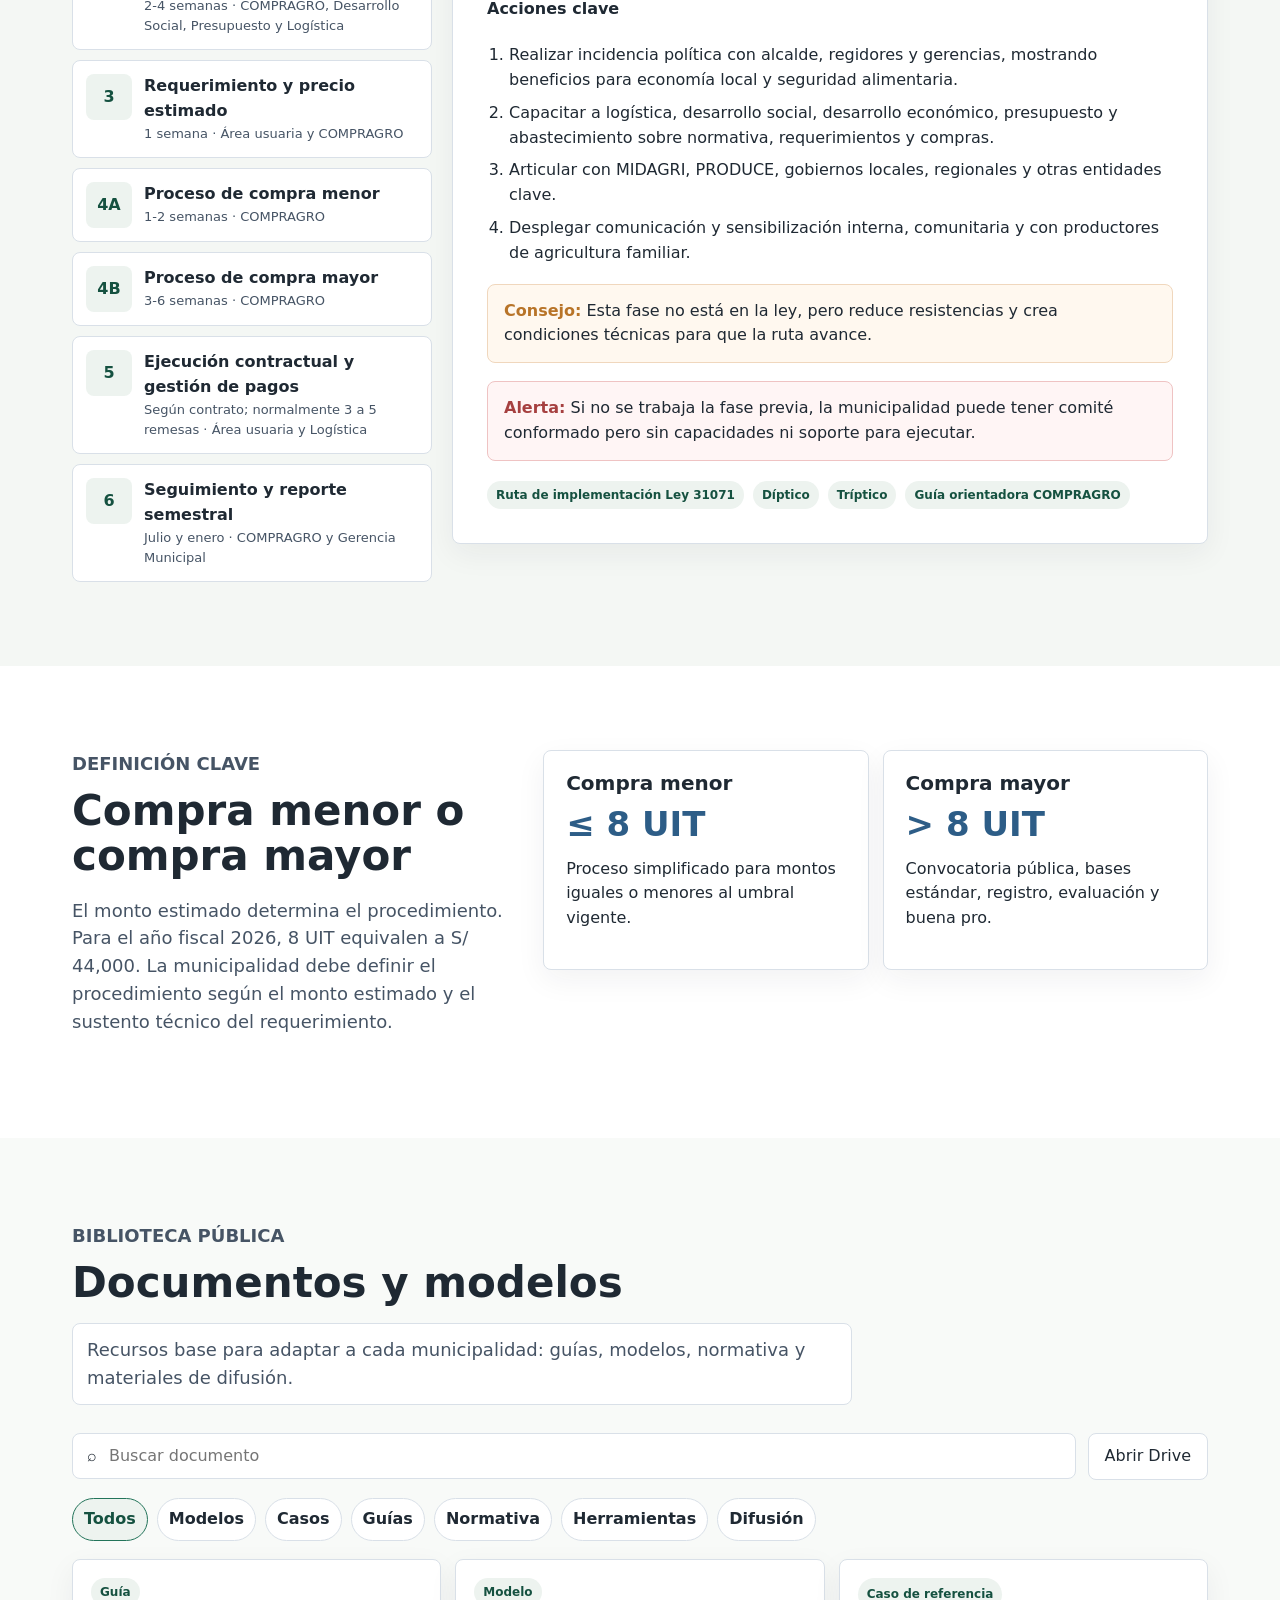
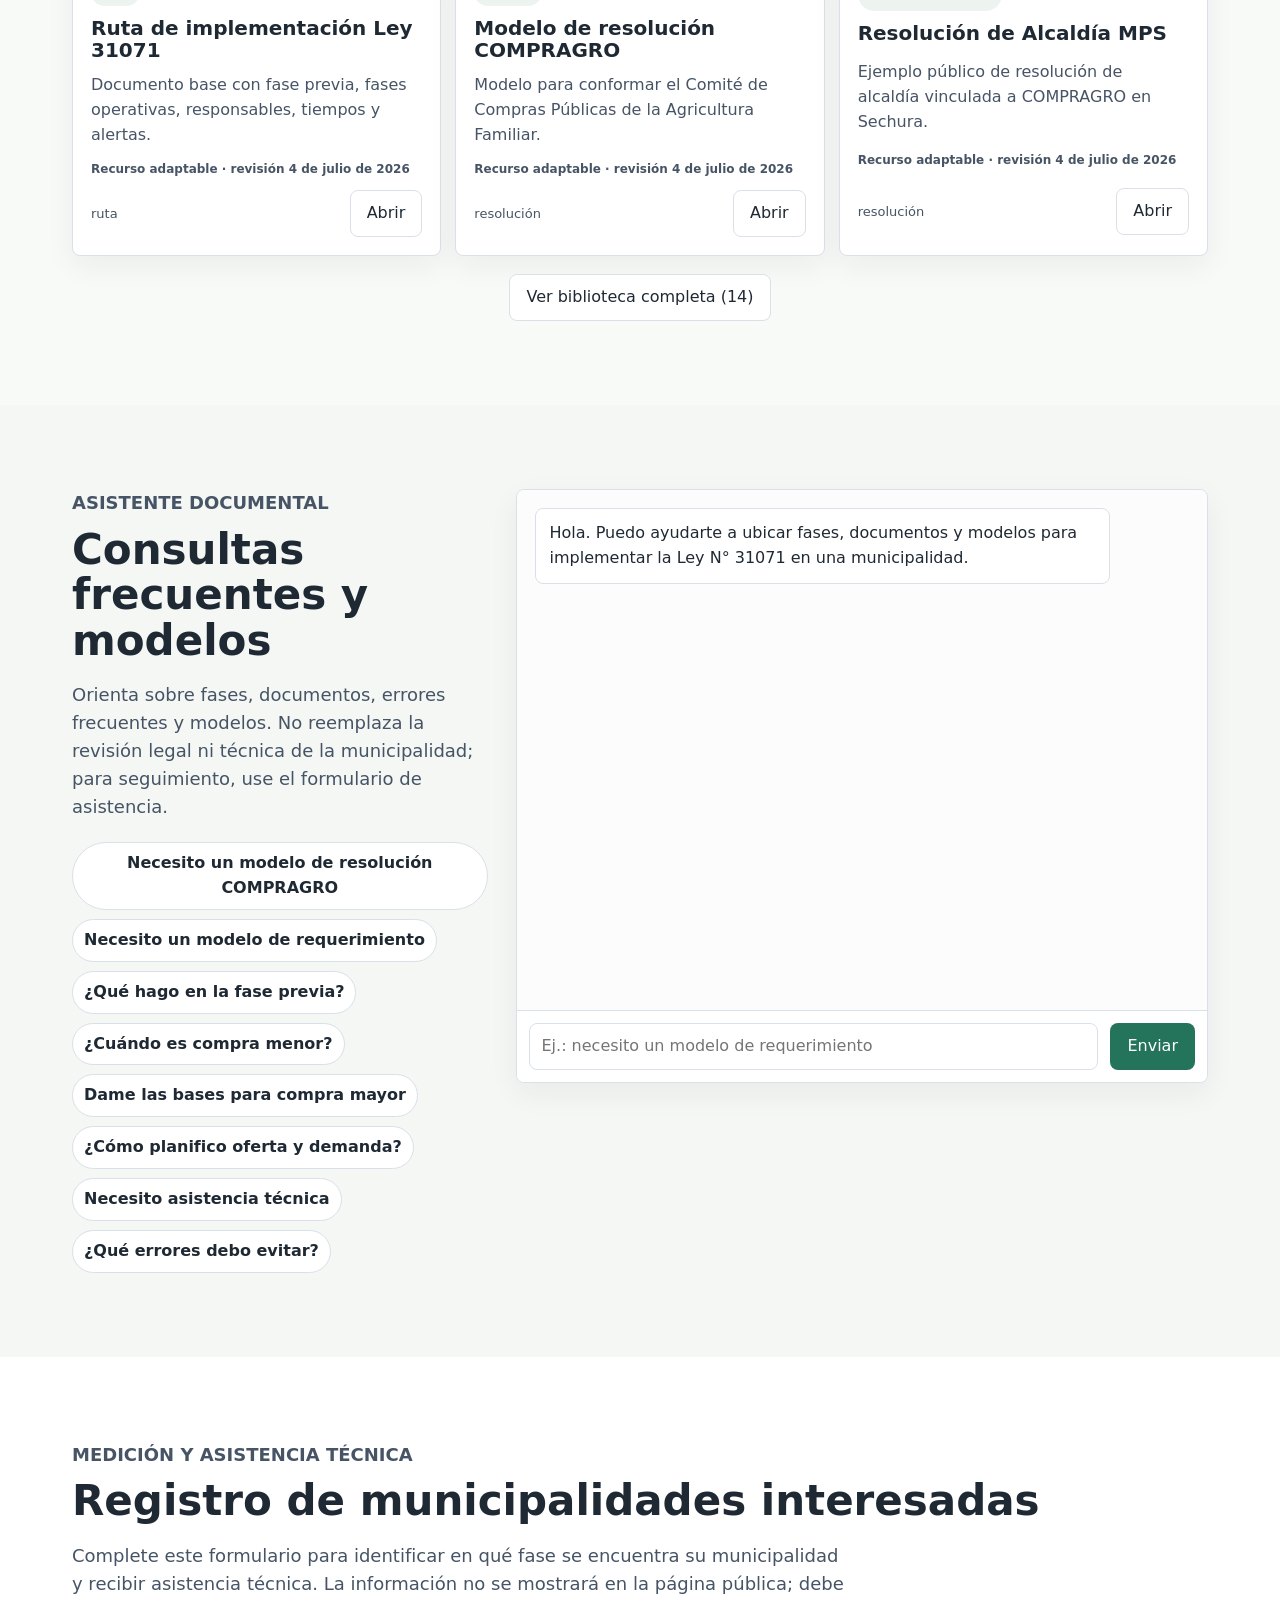
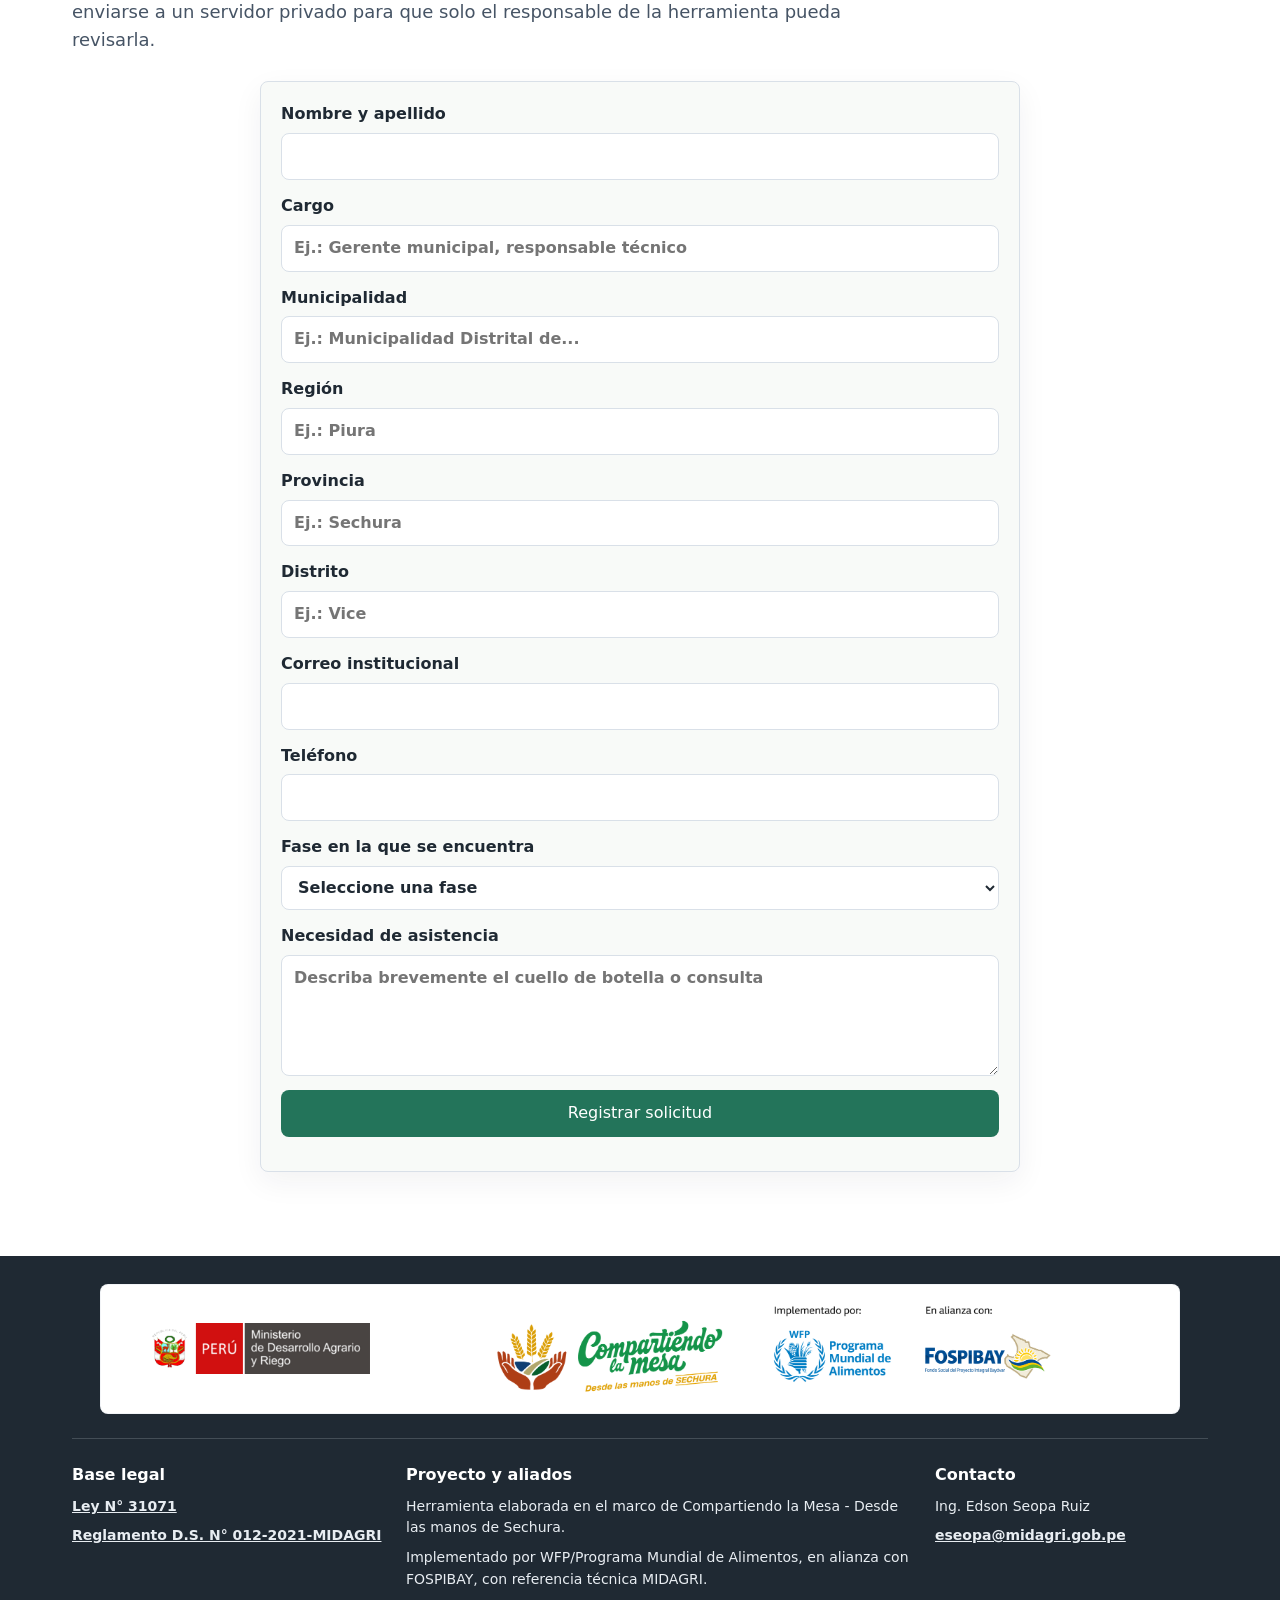
==== commit 7d3be3fe: "se añadia campo de distrito, provincia y región" ====
--- a/index.html
+++ b/index.html
@@ -176,8 +176,16 @@
               <input name="municipalidad" required placeholder="Ej.: Municipalidad Distrital de..." />
             </label>
             <label>
-              Provincia y región
-              <input name="territorio" required placeholder="Ej.: Sechura, Piura" />
+              Región
+              <input name="region" required placeholder="Ej.: Piura" />
+            </label>
+            <label>
+              Provincia
+              <input name="provincia" required placeholder="Ej.: Sechura" />
+            </label>
+            <label>
+              Distrito
+              <input name="distrito" required placeholder="Ej.: Vice" />
             </label>
             <label>
               Correo institucional
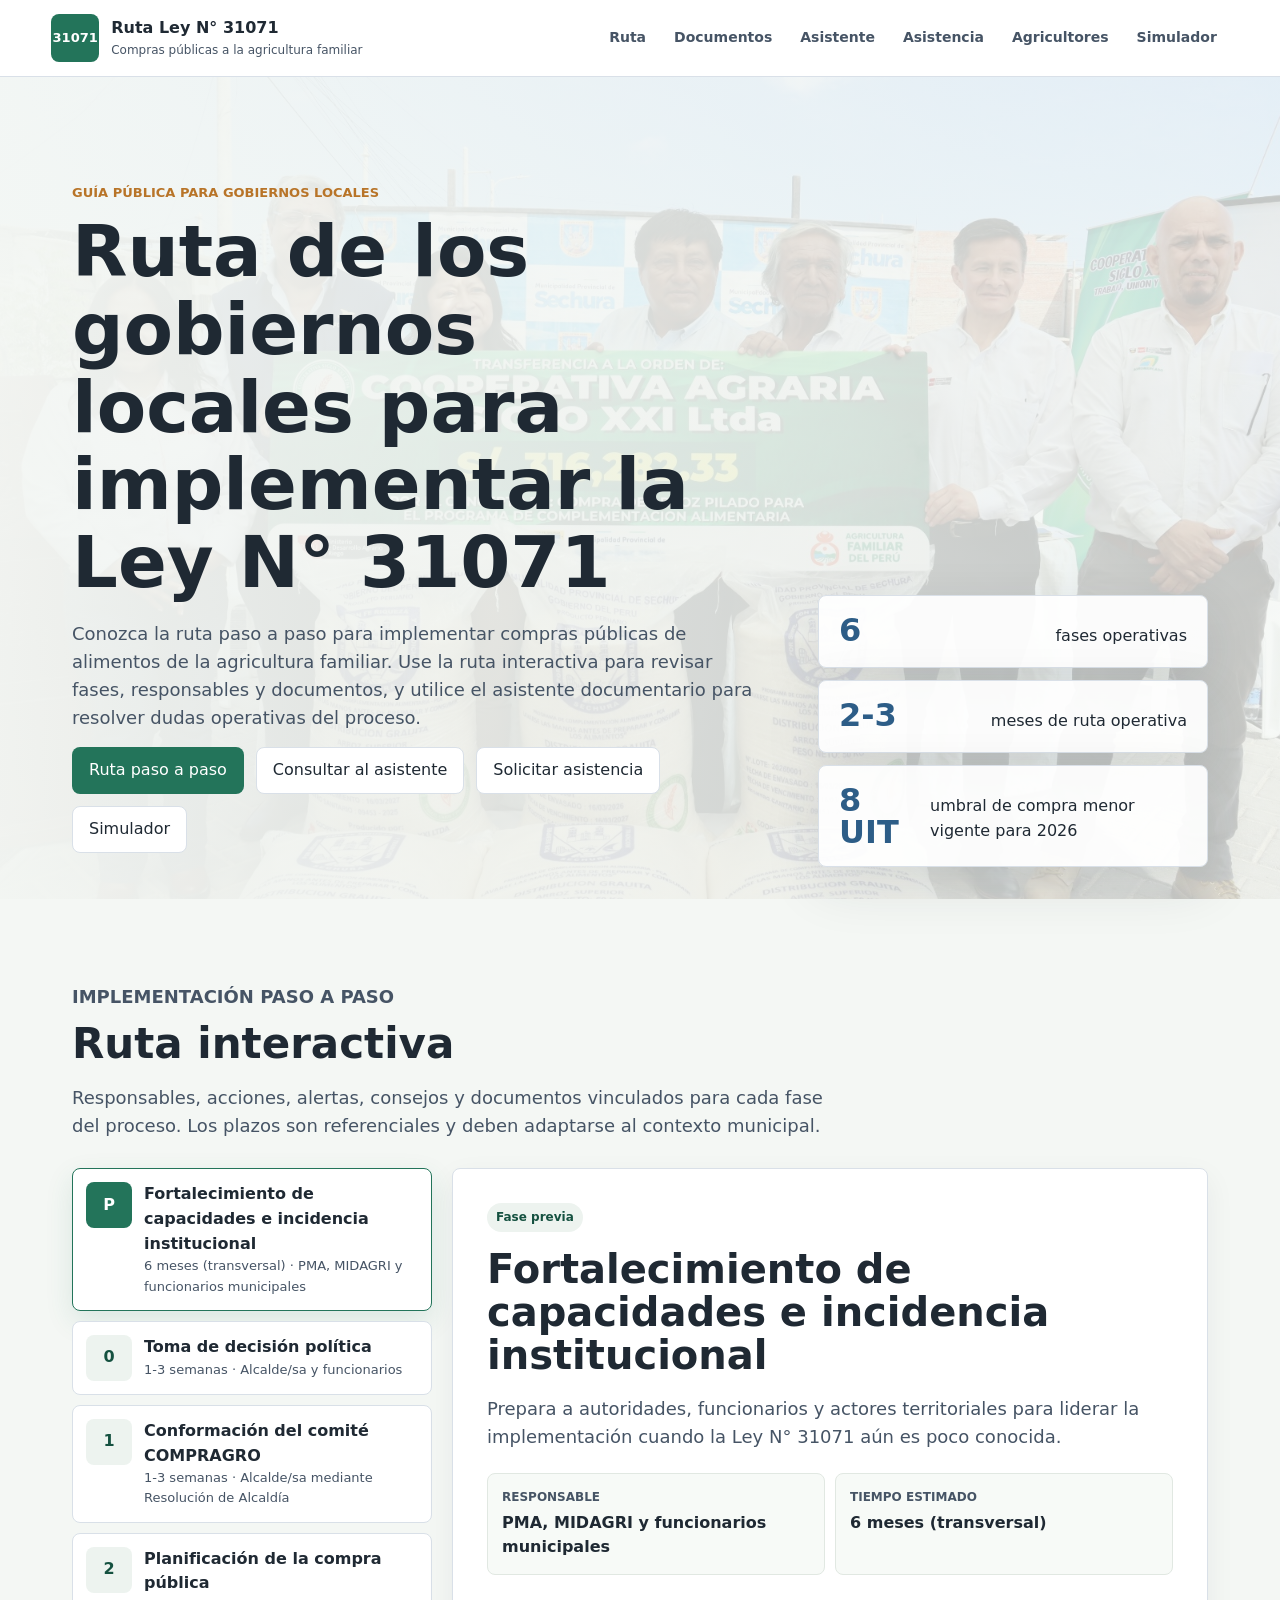
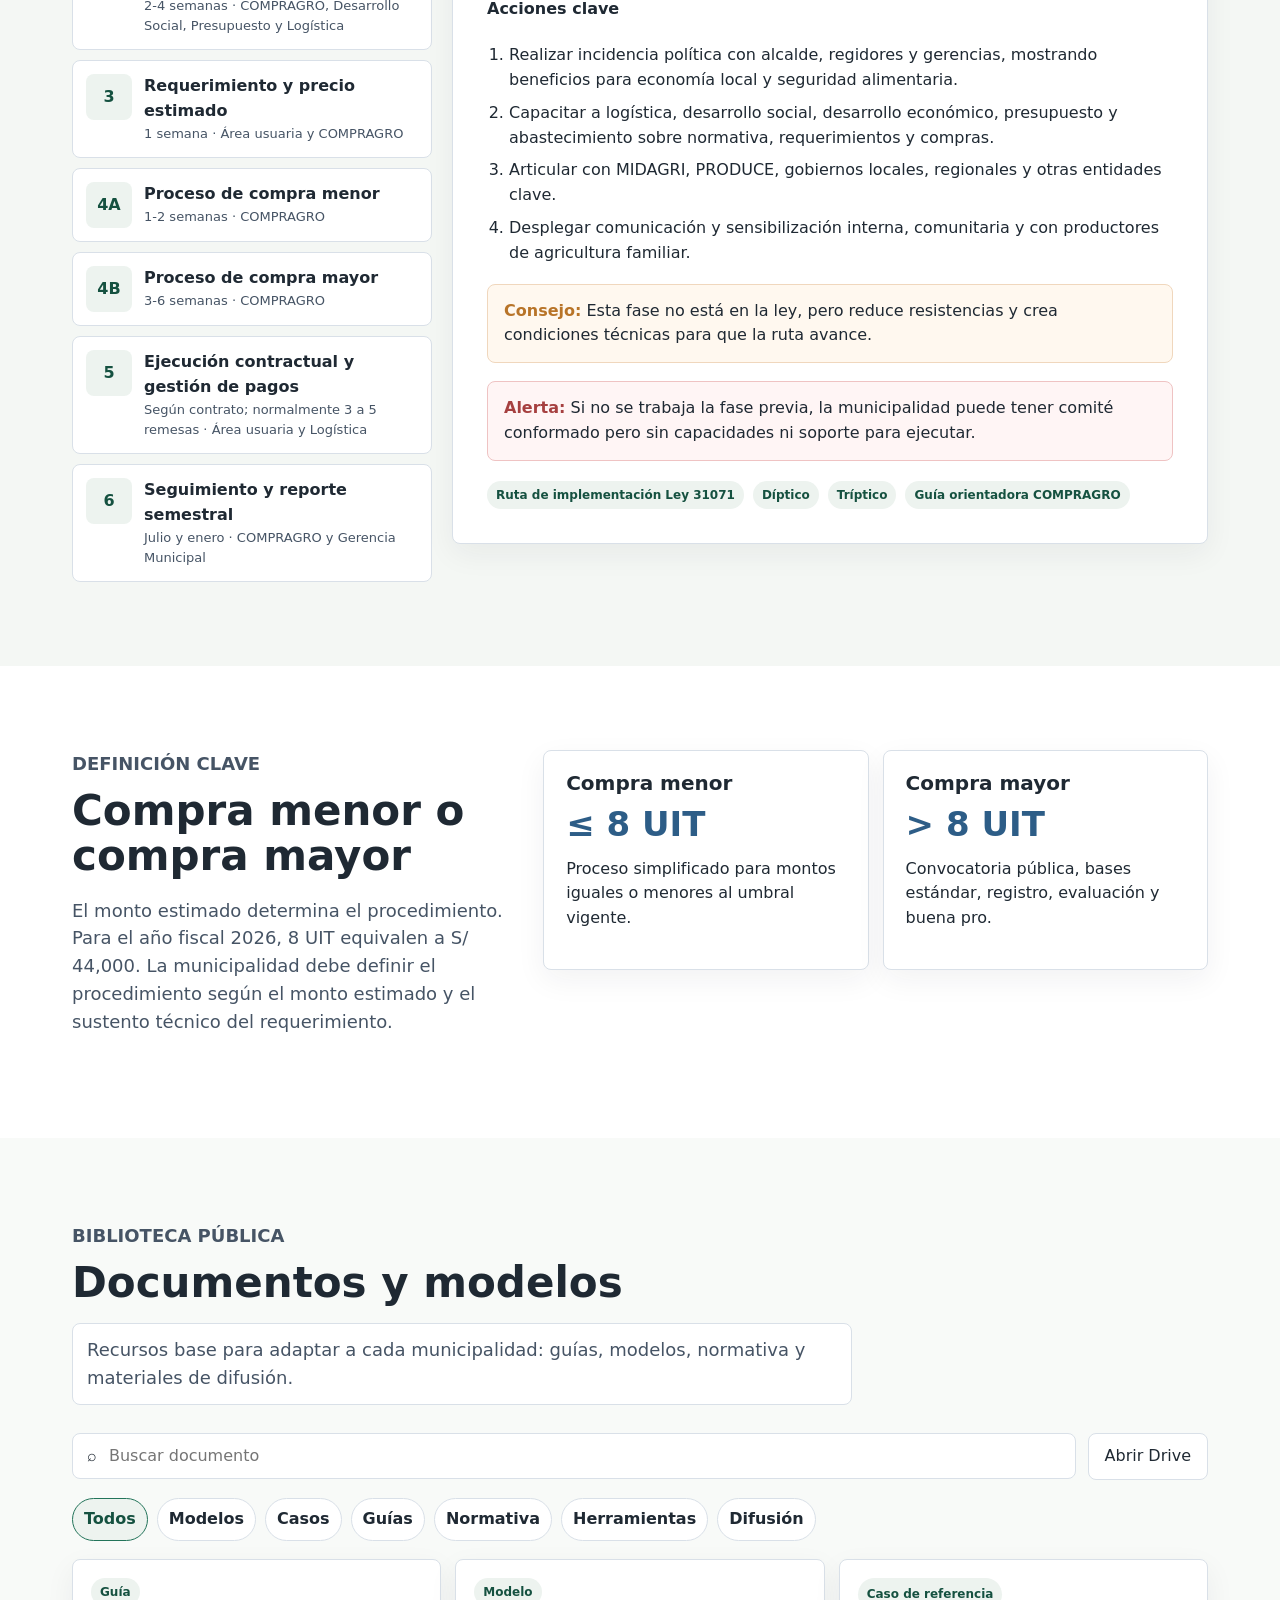
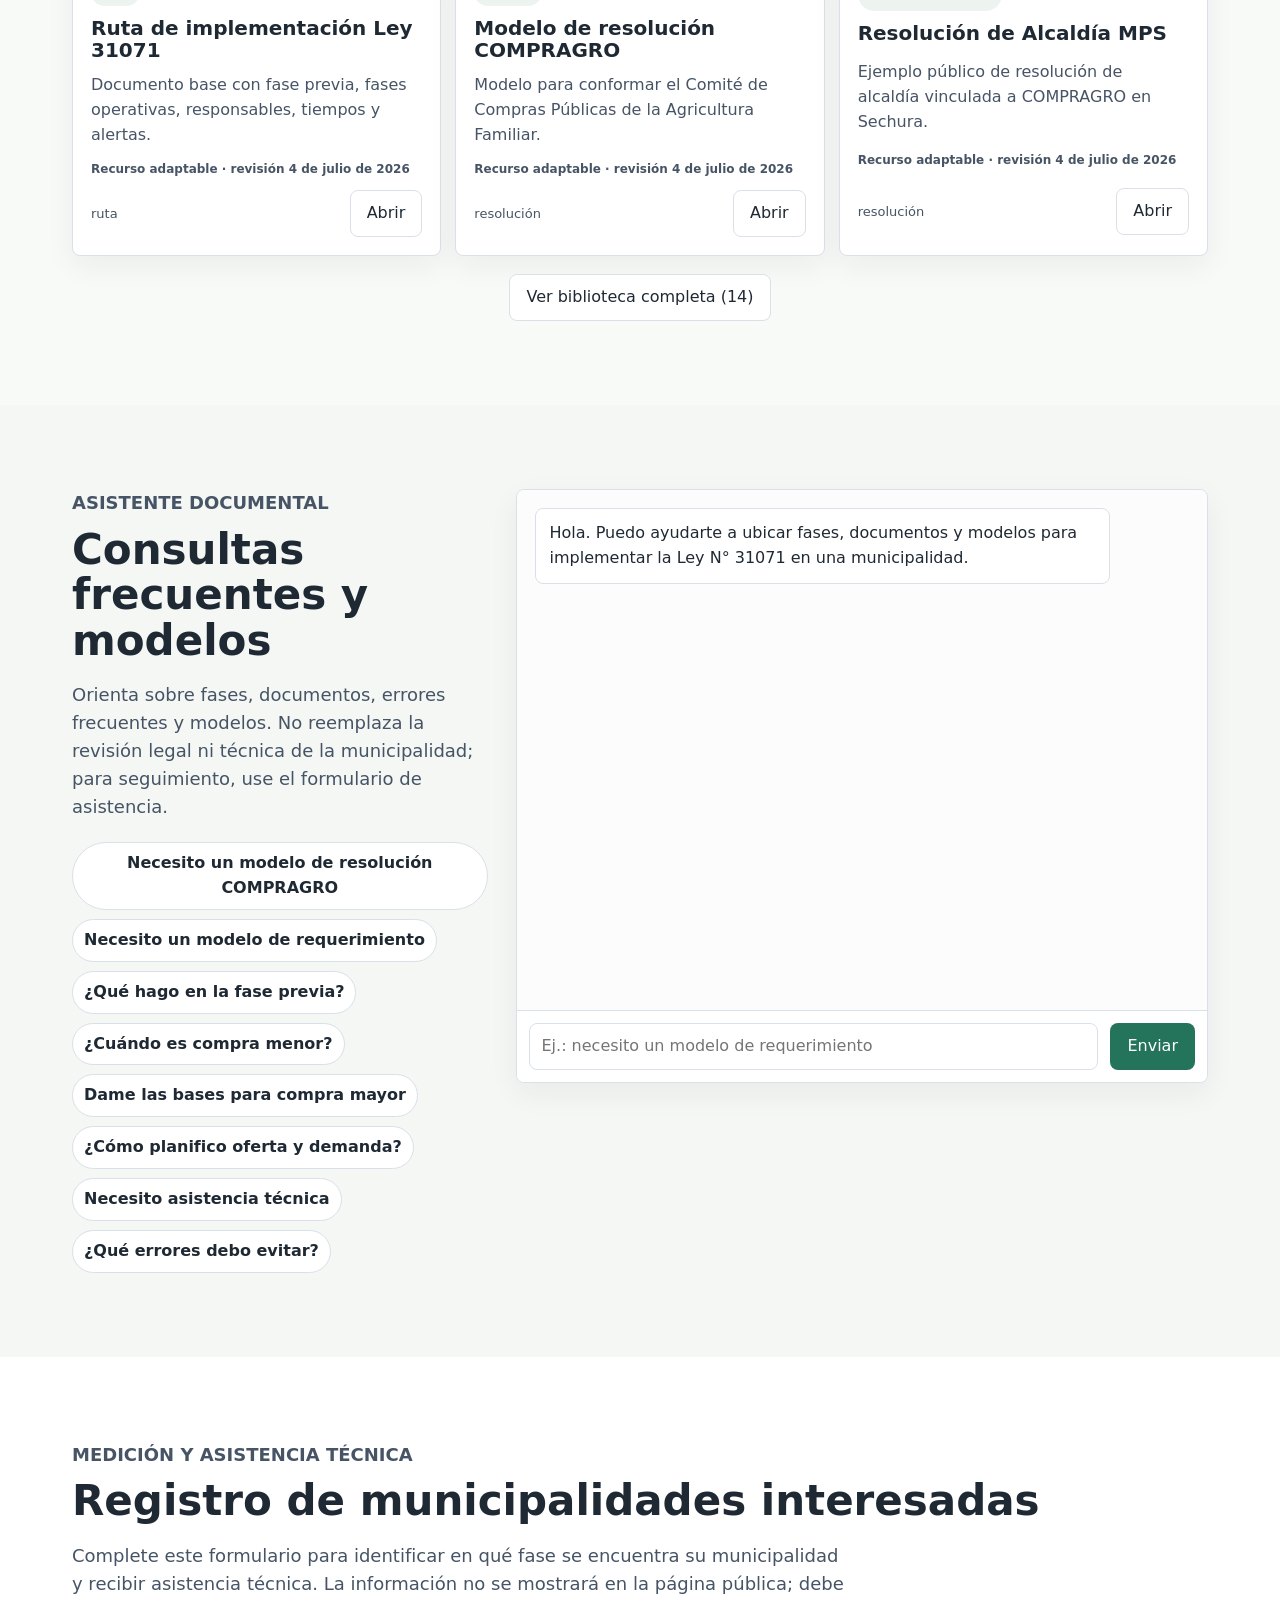
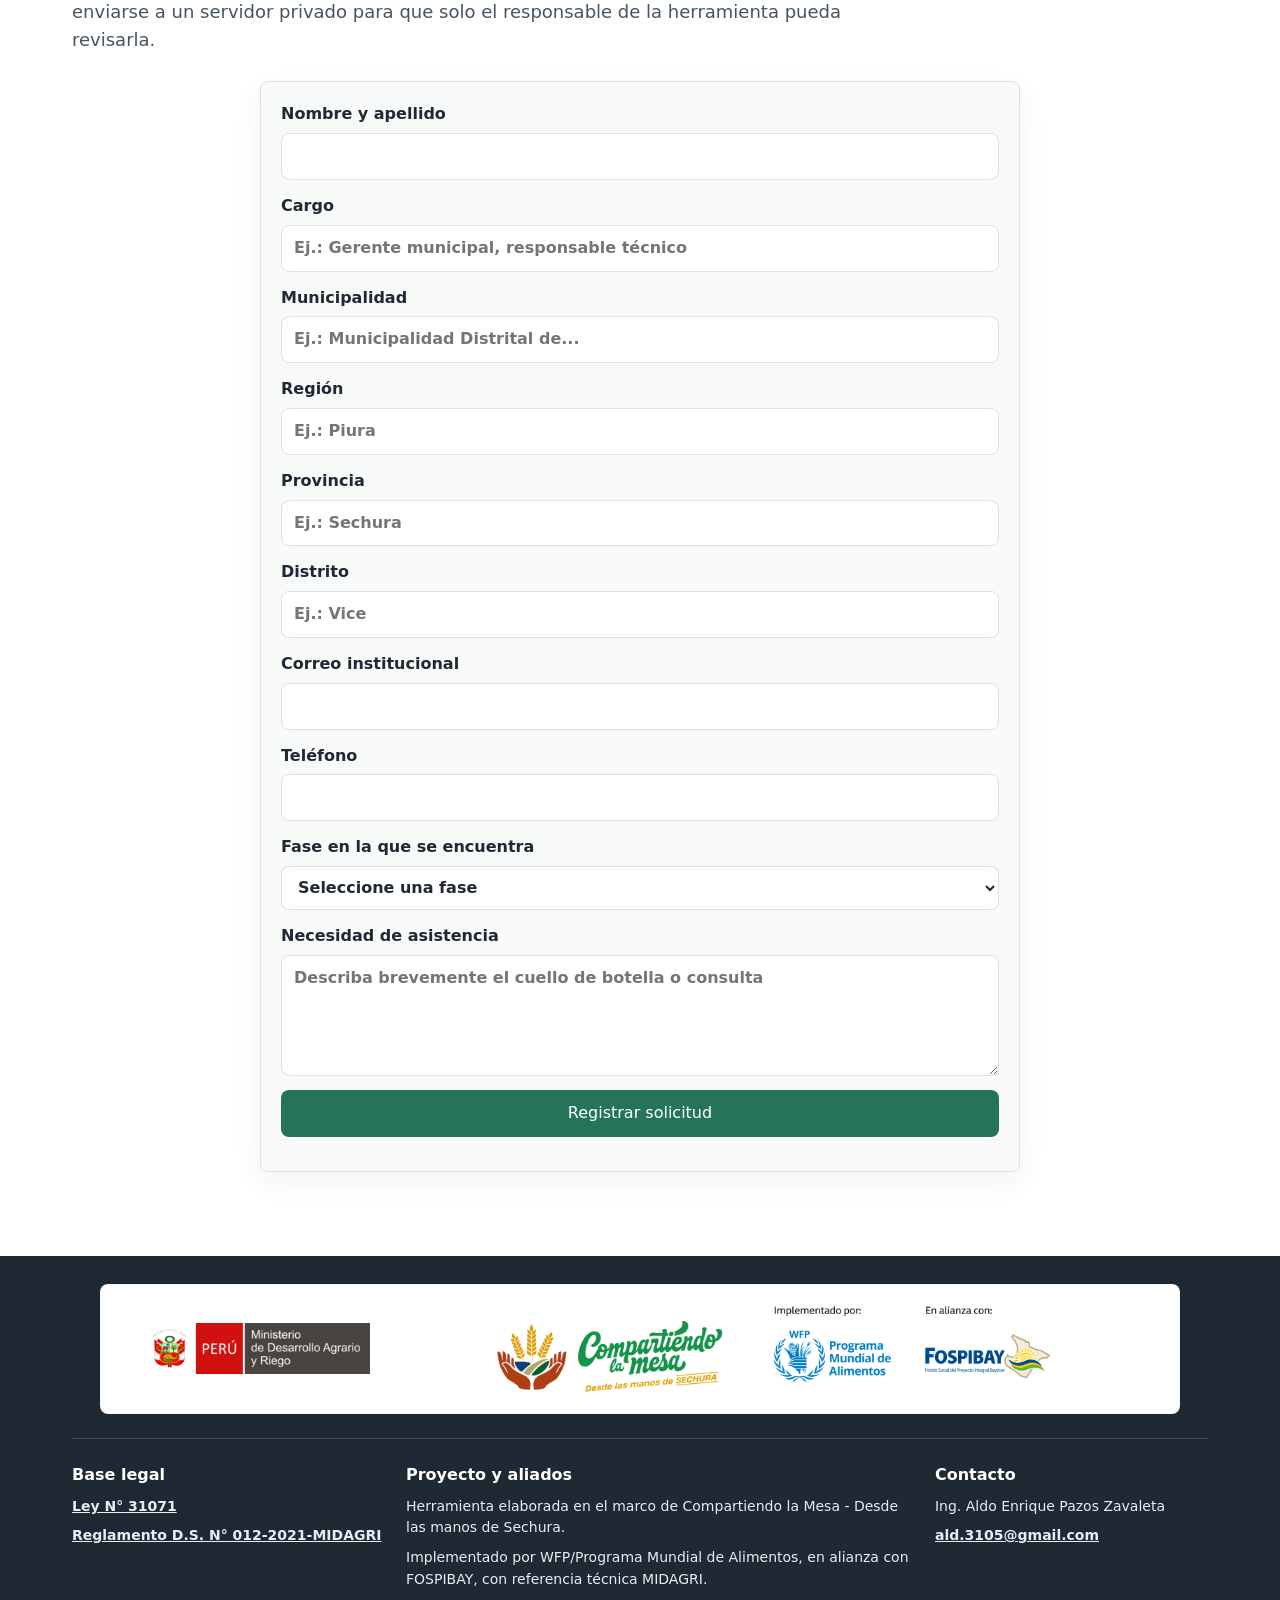
==== commit e9a52a3e: "cambio de letra" ====
--- a/index.html
+++ b/index.html
@@ -239,8 +239,8 @@
         </div>
         <div>
           <strong>Contacto</strong>
-          <span>Ing. Edson Seopa Ruiz</span>
-          <a href="mailto:eseopa@midagri.gob.pe">eseopa@midagri.gob.pe</a>
+          <span>Ing. Aldo Enrique Pazos Zavaleta </span>
+          <a href="mailto:ald.3105@gmail.com">ald.3105@gmail.com</a>
         </div>
       </div>
     </footer>
